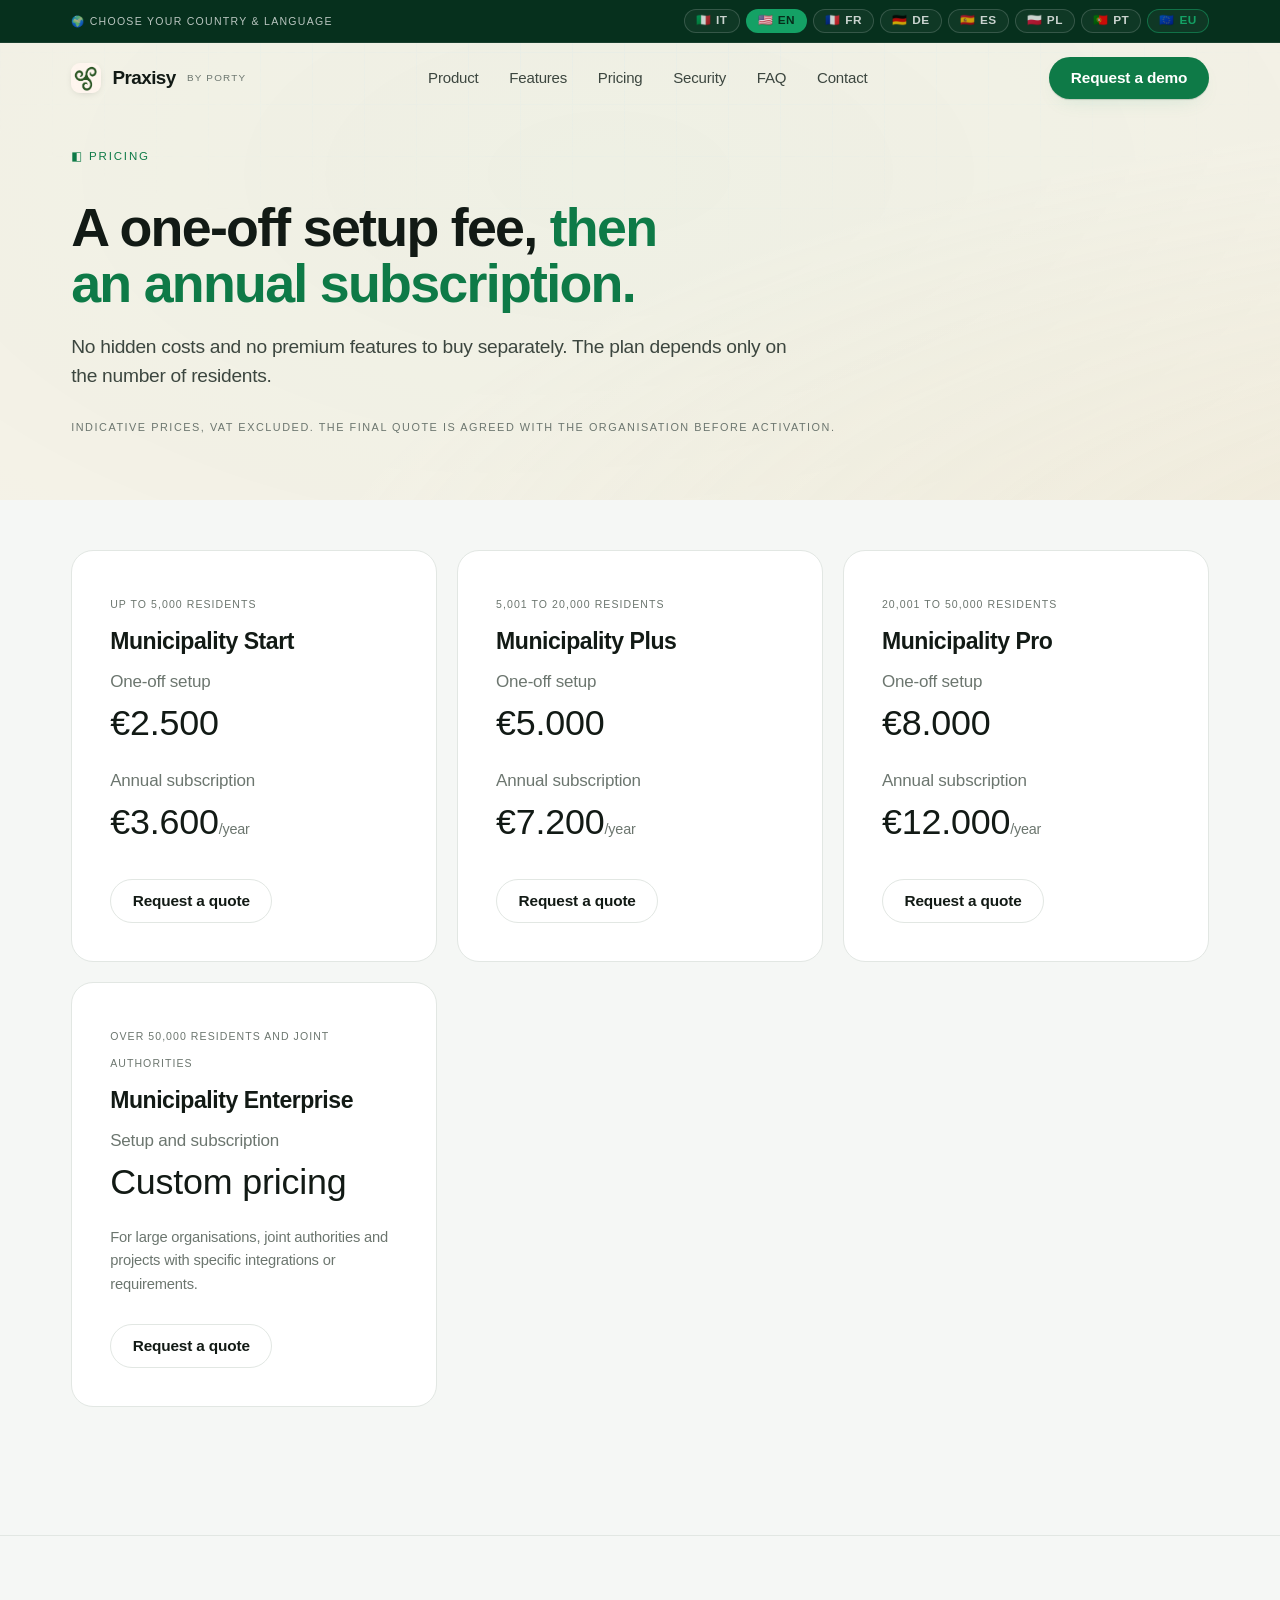
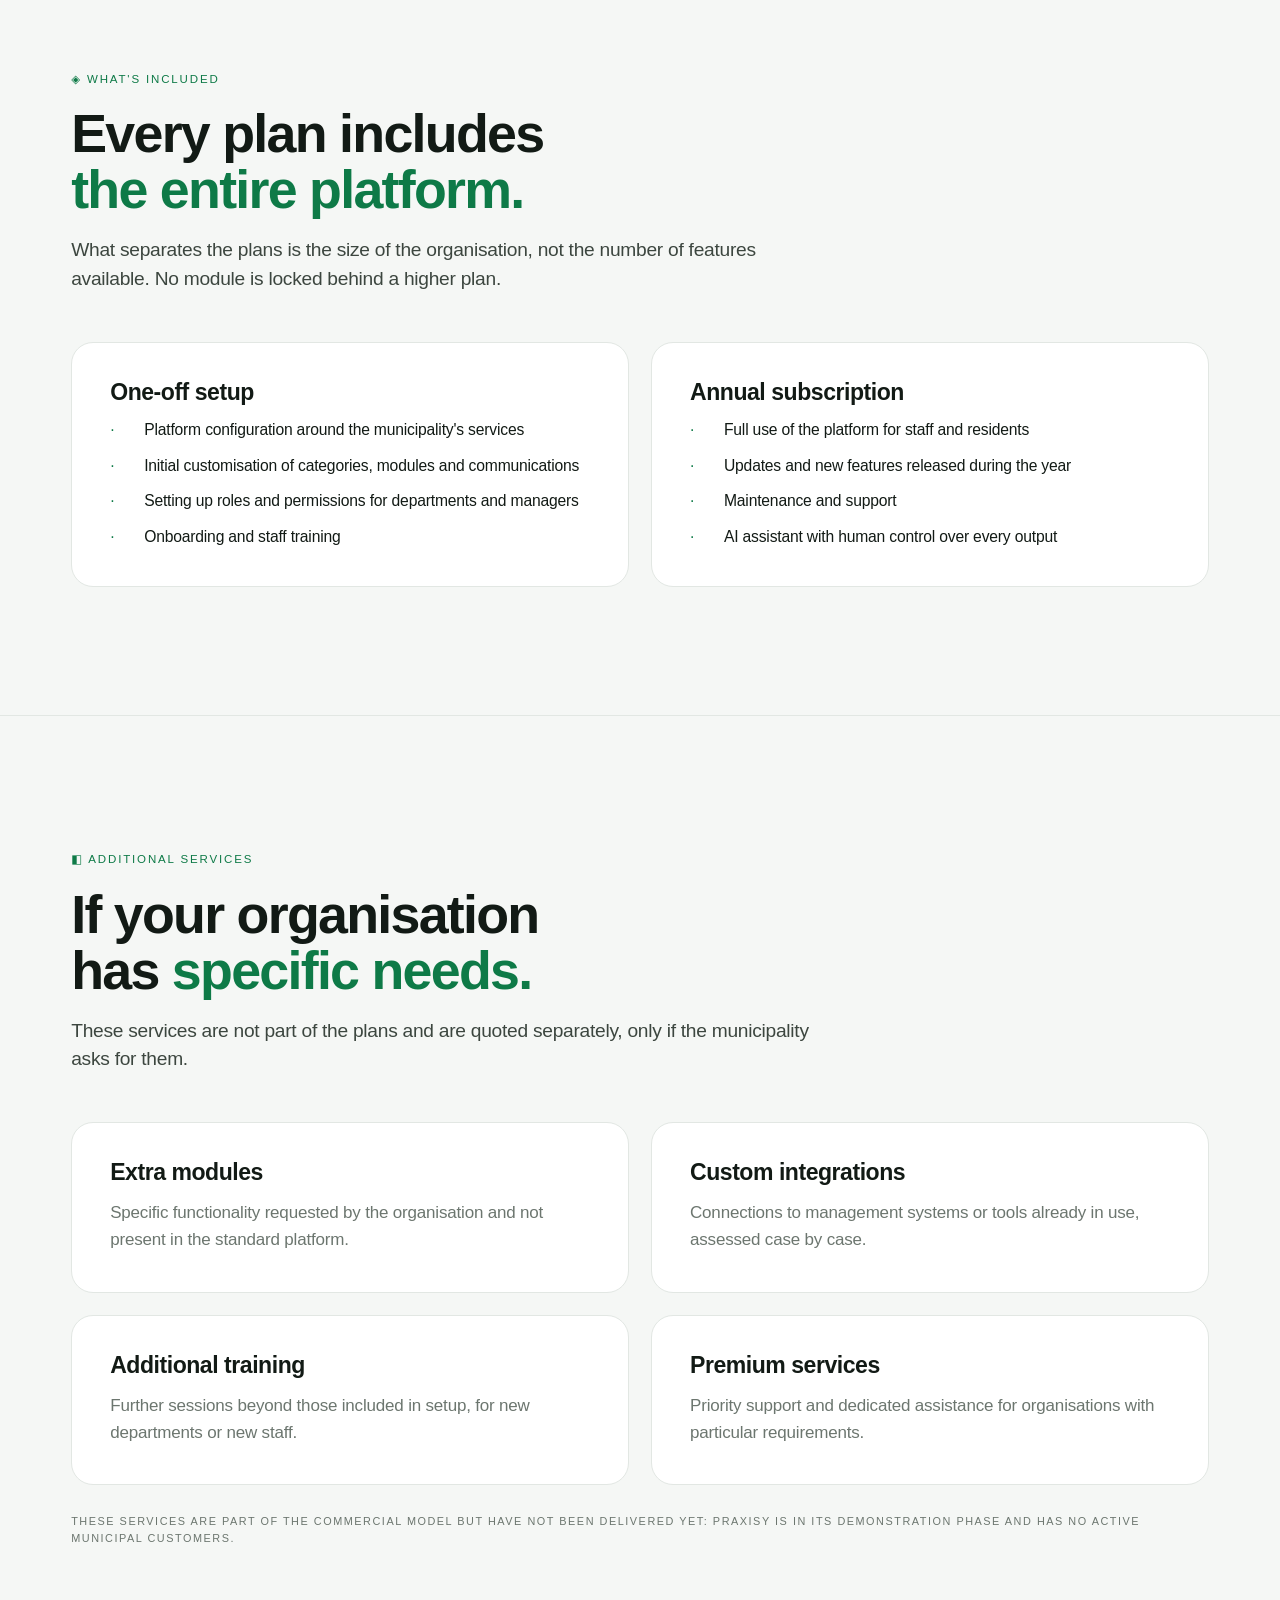
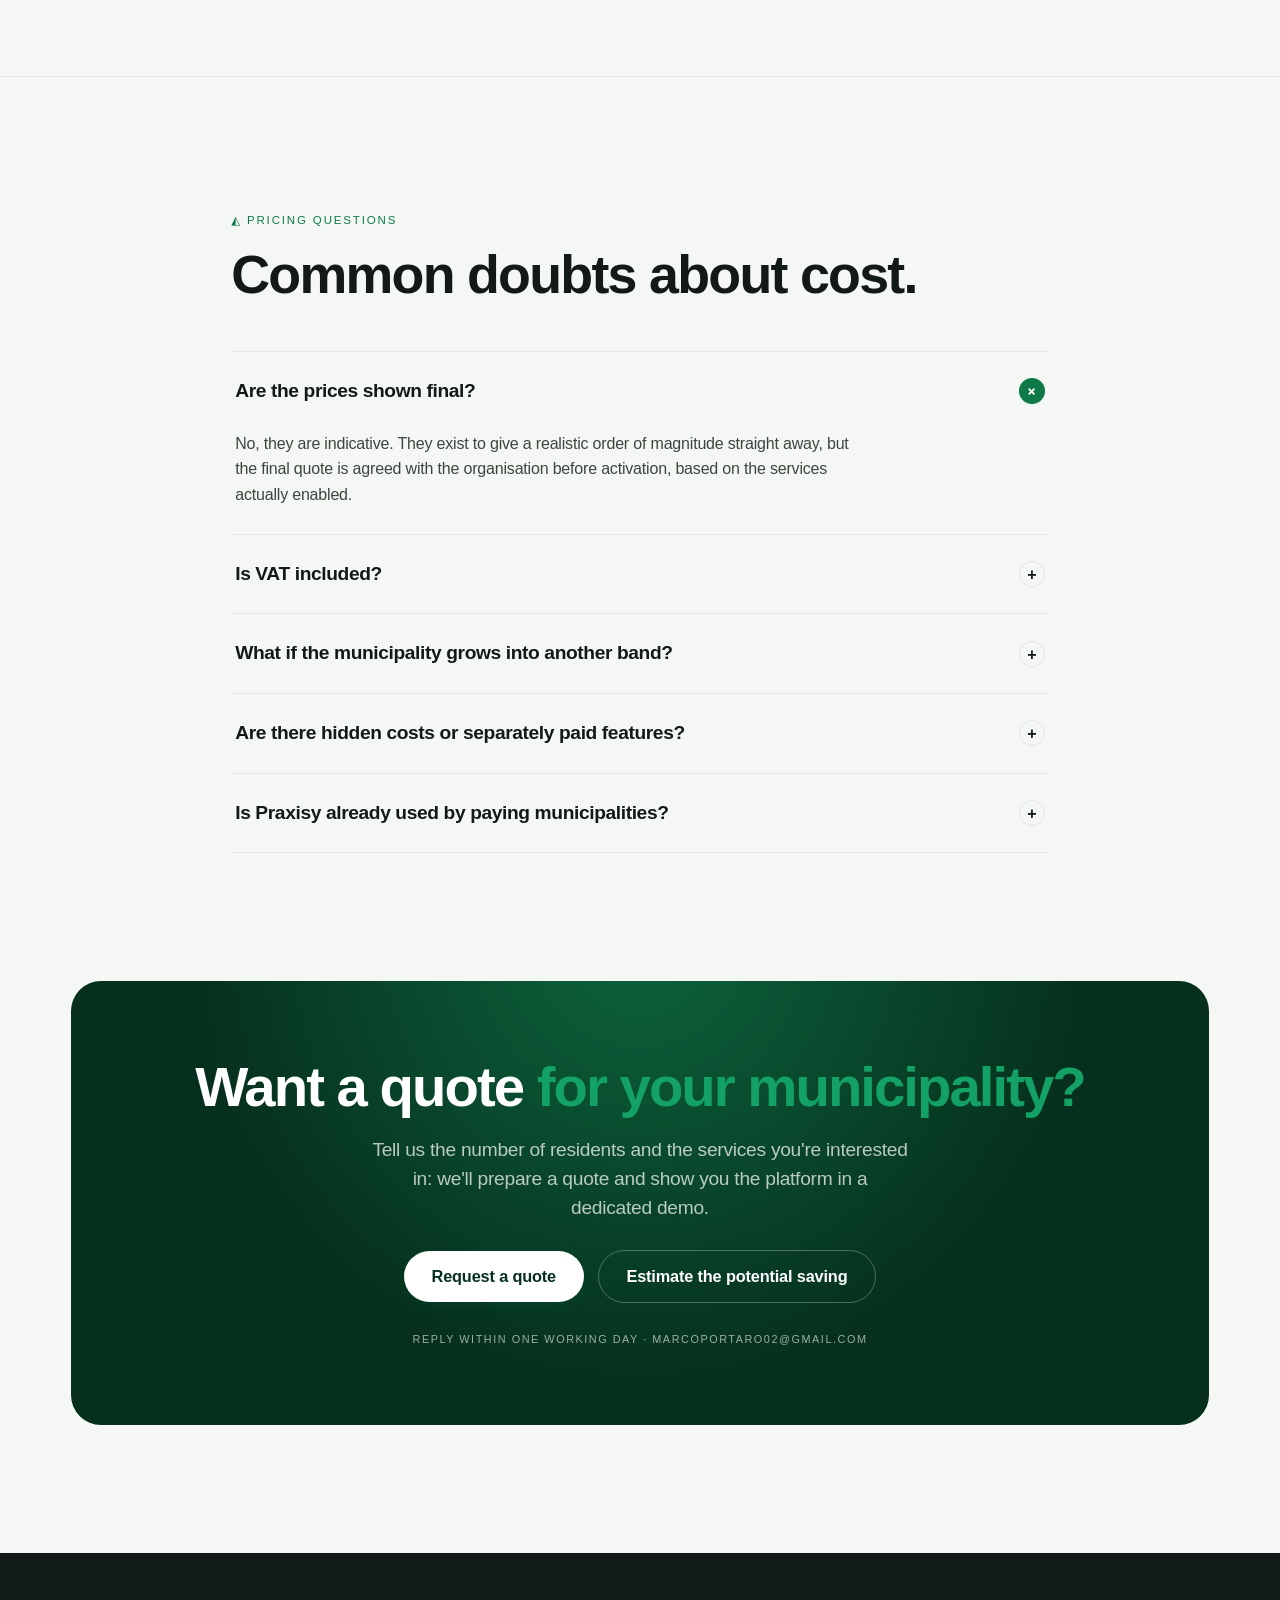
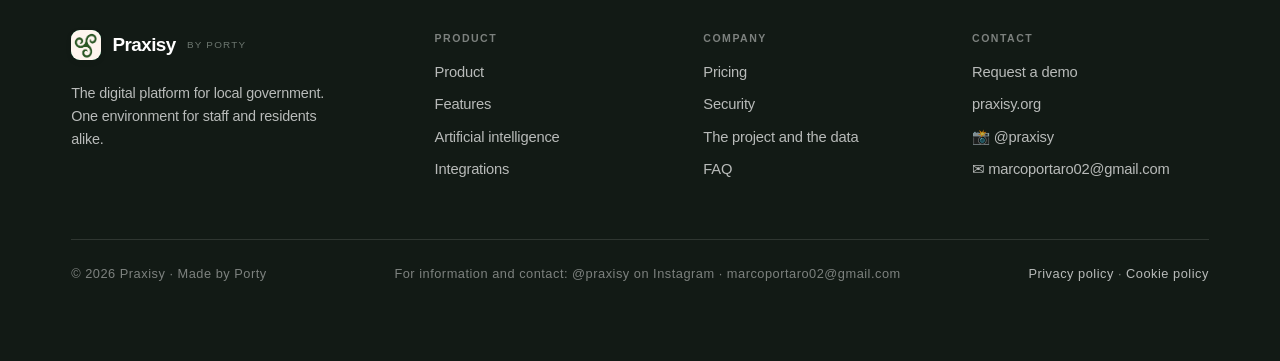
==== pricing.html @ 6a99b8dc "Rebuild the site as a GovTech SaaS product for Italian municipalities Repositions praxisy.info from " ====
<!DOCTYPE html>
<html lang="it">
<head>
<meta charset="UTF-8">
<meta name="viewport" content="width=device-width, initial-scale=1.0">
<title data-i18n="meta.title.pricing">Prezzi Praxisy — attivazione e abbonamento per i Comuni</title>
<meta name="description" content="Quanto costa Praxisy: costo di attivazione una tantum e abbonamento annuale, per fascia di abitanti. Prezzi indicativi, IVA esclusa. Richiedi un preventivo per il tuo Comune.">
<meta name="keywords" content="prezzi software per Comuni, costo piattaforma digitale Comuni, abbonamento software Pubblica Amministrazione, preventivo GovTech">
<link rel="canonical" href="https://praxisy.info/pricing.html">
<meta name="theme-color" content="#06301D">
<link rel="icon" href="favicon.svg" type="image/svg+xml">
<meta property="og:type" content="website">
<meta property="og:site_name" content="Praxisy">
<meta property="og:title" content="Prezzi Praxisy — attivazione e abbonamento per i Comuni">
<meta property="og:description" content="Costo di attivazione una tantum e abbonamento annuale, per fascia di abitanti. Prezzi indicativi, IVA esclusa.">
<meta property="og:url" content="https://praxisy.info/pricing.html">
<meta property="og:image" content="https://praxisy.info/porty-logo.jpeg">
<link rel="stylesheet" href="praxisy.css">
</head>
<body>

<div class="topbar">
  <div class="langbar">
    <div class="wrap langbar-inner">
      <span class="langbar-label" data-i18n="lang.label">🌍 Scegli paese &amp; lingua</span>
      <div class="lang-pills" role="group" aria-label="Language">
        <button class="lang-pill" data-lang="it" aria-label="Italiano">🇮🇹 <b>IT</b></button>
        <button class="lang-pill" data-lang="en" aria-label="English">🇺🇸 <b>EN</b></button>
        <button class="lang-pill" data-lang="fr" aria-label="Français">🇫🇷 <b>FR</b></button>
        <button class="lang-pill" data-lang="de" aria-label="Deutsch">🇩🇪 <b>DE</b></button>
        <button class="lang-pill" data-lang="es" aria-label="Español">🇪🇸 <b>ES</b></button>
        <button class="lang-pill" data-lang="pl" aria-label="Polski">🇵🇱 <b>PL</b></button>
        <button class="lang-pill" data-lang="pt" aria-label="Português">🇵🇹 <b>PT</b></button>
        <button class="lang-pill eu" data-lang="eu" aria-label="English (EU)">🇪🇺 <b>EU</b></button>
      </div>
    </div>
  </div>
  <nav class="nav">
    <div class="wrap nav-inner">
      <a href="index.html" class="brand">
        <span class="mark logo"><img src="porty-logo.jpeg" alt="Praxisy by Porty"></span>
        Praxisy <small>by Porty</small>
      </a>
      <div class="nav-links">
        <a href="index.html#cos-e" class="nl" data-i18n="nav.product">Prodotto</a>
        <a href="index.html#funzionalita" class="nl" data-i18n="nav.features">Funzionalità</a>
        <a href="pricing.html" class="nl" data-i18n="nav.pricing">Prezzi</a>
        <a href="index.html#sicurezza" class="nl" data-i18n="nav.security">Sicurezza</a>
        <a href="index.html#faq" class="nl" data-i18n="nav.faq">FAQ</a>
        <a href="index.html#demo" class="nl" data-i18n="nav.contact">Contatti</a>
      </div>
      <div class="nav-cta">
        <a href="index.html#demo" class="btn btn-primary nav-demo-full" data-i18n="nav.demo">Richiedi una demo</a>
        <a href="index.html#demo" class="btn btn-primary nav-demo-compact" data-i18n="nav.demo.short">Demo</a>
      </div>
      <button class="nav-toggle" id="navToggle" type="button" aria-label="Apri il menu" aria-expanded="false" aria-controls="mobileMenu">
        <span></span><span></span><span></span>
      </button>
    </div>
    <div class="mobile-menu" id="mobileMenu">
      <a href="index.html#cos-e" class="mm-link" data-i18n="nav.product">Prodotto</a>
      <a href="index.html#funzionalita" class="mm-link" data-i18n="nav.features">Funzionalità</a>
      <a href="pricing.html" class="mm-link" data-i18n="nav.pricing">Prezzi</a>
      <a href="index.html#sicurezza" class="mm-link" data-i18n="nav.security">Sicurezza</a>
      <a href="index.html#faq" class="mm-link" data-i18n="nav.faq">FAQ</a>
      <a href="index.html#demo" class="btn btn-primary mm-cta" data-i18n="nav.demo">Richiedi una demo</a>
    </div>
  </nav>
</div>

<header class="hero grid-bg" style="padding-block:clamp(90px,11vw,150px) clamp(40px,5vw,70px)">
  <span class="hero-tricolor" aria-hidden="true"></span>
  <div class="wrap">
    <span class="eyebrow" data-i18n="prc.eyebrow">◧ Prezzi</span>
    <h1 class="h-section mt-s" data-i18n="prc.h">Attivazione una tantum, <em>poi un abbonamento annuale.</em></h1>
    <p class="lead mt-s" style="max-width:68ch" data-i18n="prc.lead">Nessun costo nascosto e nessuna funzione premium da acquistare a parte. Il piano dipende solo dal numero di abitanti del Comune.</p>
    <p class="kicker mt-m" data-i18n="pr.note">Prezzi indicativi, IVA esclusa. Il preventivo definitivo viene concordato con l'ente prima dell'attivazione.</p>
  </div>
</header>

<!-- ── I QUATTRO PIANI ── -->
<section class="section-pad" id="piani" style="padding-top:clamp(30px,4vw,50px)">
  <div class="wrap">
    <div class="price-grid">
      <div class="card price-card reveal">
        <span class="k" data-i18n="pr.1t">Fino a 5.000 abitanti</span>
        <h2 class="h-md mt-s" data-i18n="pr.1n">Comune Start</h2>
        <div class="mt-s"><span class="muted" data-i18n="pr.actLbl">Attivazione una tantum</span><div class="h-lg">€2.500</div></div>
        <div class="mt-s"><span class="muted" data-i18n="pr.subLbl">Abbonamento annuale</span><div class="h-lg">€3.600<span class="muted" style="font-size:.9rem" data-i18n="pr.year">/anno</span></div></div>
        <a href="index.html#demo" class="btn btn-ghost mt-m" data-i18n="pr.cta">Richiedi un preventivo</a>
      </div>
      <div class="card price-card reveal" style="--d:60ms">
        <span class="k" data-i18n="pr.2t">Da 5.001 a 20.000 abitanti</span>
        <h2 class="h-md mt-s" data-i18n="pr.2n">Comune Plus</h2>
        <div class="mt-s"><span class="muted" data-i18n="pr.actLbl">Attivazione una tantum</span><div class="h-lg">€5.000</div></div>
        <div class="mt-s"><span class="muted" data-i18n="pr.subLbl">Abbonamento annuale</span><div class="h-lg">€7.200<span class="muted" style="font-size:.9rem" data-i18n="pr.year">/anno</span></div></div>
        <a href="index.html#demo" class="btn btn-ghost mt-m" data-i18n="pr.cta">Richiedi un preventivo</a>
      </div>
      <div class="card price-card reveal" style="--d:120ms">
        <span class="k" data-i18n="pr.3t">Da 20.001 a 50.000 abitanti</span>
        <h2 class="h-md mt-s" data-i18n="pr.3n">Comune Pro</h2>
        <div class="mt-s"><span class="muted" data-i18n="pr.actLbl">Attivazione una tantum</span><div class="h-lg">€8.000</div></div>
        <div class="mt-s"><span class="muted" data-i18n="pr.subLbl">Abbonamento annuale</span><div class="h-lg">€12.000<span class="muted" style="font-size:.9rem" data-i18n="pr.year">/anno</span></div></div>
        <a href="index.html#demo" class="btn btn-ghost mt-m" data-i18n="pr.cta">Richiedi un preventivo</a>
      </div>
      <div class="card price-card reveal" style="--d:180ms">
        <span class="k" data-i18n="pr.4t">Oltre 50.000 abitanti e Unioni di Comuni</span>
        <h2 class="h-md mt-s" data-i18n="pr.4n">Comune Enterprise</h2>
        <div class="mt-s"><span class="muted" data-i18n="pr.customLbl">Attivazione e abbonamento</span><div class="h-lg" data-i18n="pr.4price">Prezzo personalizzato</div></div>
        <p class="muted mt-s" style="font-size:.92rem" data-i18n="prc.entdesc">Per enti grandi, Unioni di Comuni e progetti con integrazioni o esigenze specifiche.</p>
        <a href="index.html#demo" class="btn btn-ghost mt-m" data-i18n="pr.cta">Richiedi un preventivo</a>
      </div>
    </div>
  </div>
</section>

<hr class="divider">

<!-- ── COSA COMPRENDE ── -->
<section class="section-pad" id="incluso">
  <div class="wrap">
    <div class="sec-head reveal">
      <span class="eyebrow" data-i18n="prc.inc.eyebrow">◈ Cosa è incluso</span>
      <h2 class="h-section" data-i18n="prc.inc.h">Tutti i piani includono <em>l'intera piattaforma.</em></h2>
      <p class="lead" data-i18n="prc.inc.lead">La differenza tra i piani è la dimensione dell'ente, non il numero di funzioni disponibili. Nessun modulo è bloccato dietro un piano superiore.</p>
    </div>
    <div class="grid-2 mt-l">
      <div class="card reveal">
        <h3 class="h-md" data-i18n="pr.actLbl">Attivazione una tantum</h3>
        <div class="pl-list mt-s">
          <div class="pl-li"><span class="g">·</span> <span data-i18n="prc.a.1">Configurazione della piattaforma sui servizi del Comune</span></div>
          <div class="pl-li"><span class="g">·</span> <span data-i18n="prc.a.2">Personalizzazione iniziale di categorie, moduli e comunicazioni</span></div>
          <div class="pl-li"><span class="g">·</span> <span data-i18n="prc.a.3">Creazione di ruoli e permessi per uffici e responsabili</span></div>
          <div class="pl-li"><span class="g">·</span> <span data-i18n="prc.a.4">Onboarding e formazione del personale</span></div>
        </div>
      </div>
      <div class="card reveal" style="--d:120ms">
        <h3 class="h-md" data-i18n="pr.subLbl">Abbonamento annuale</h3>
        <div class="pl-list mt-s">
          <div class="pl-li"><span class="g">·</span> <span data-i18n="prc.s.1">Uso completo della piattaforma per uffici e cittadini</span></div>
          <div class="pl-li"><span class="g">·</span> <span data-i18n="prc.s.2">Aggiornamenti e nuove funzionalità rilasciate durante l'anno</span></div>
          <div class="pl-li"><span class="g">·</span> <span data-i18n="prc.s.3">Manutenzione e assistenza</span></div>
          <div class="pl-li"><span class="g">·</span> <span data-i18n="prc.s.4">Assistente AI con controllo umano su ogni output</span></div>
        </div>
      </div>
    </div>
  </div>
</section>

<hr class="divider">

<!-- ── SERVIZI EXTRA ── -->
<section class="section-pad" id="extra">
  <div class="wrap">
    <div class="sec-head reveal">
      <span class="eyebrow" data-i18n="prc.ex.eyebrow">◧ Servizi aggiuntivi</span>
      <h2 class="h-section" data-i18n="prc.ex.h">Se il tuo ente ha <em>esigenze specifiche.</em></h2>
      <p class="lead" data-i18n="prc.ex.lead">Questi servizi non sono compresi nei piani e vengono quotati a parte, solo se il Comune li richiede.</p>
    </div>
    <div class="grid-2 mt-l modules-grid">
      <div class="card reveal"><h3 class="h-md" data-i18n="prc.ex.1h">Moduli extra</h3><p class="muted mt-s" data-i18n="prc.ex.1p">Funzionalità specifiche richieste dall'ente e non presenti nella piattaforma standard.</p></div>
      <div class="card reveal" style="--d:60ms"><h3 class="h-md" data-i18n="prc.ex.2h">Integrazioni personalizzate</h3><p class="muted mt-s" data-i18n="prc.ex.2p">Collegamenti con gestionali o sistemi già in uso nel Comune, valutati caso per caso.</p></div>
      <div class="card reveal" style="--d:120ms"><h3 class="h-md" data-i18n="prc.ex.3h">Formazione aggiuntiva</h3><p class="muted mt-s" data-i18n="prc.ex.3p">Sessioni ulteriori oltre a quelle comprese nell'attivazione, per nuovi uffici o nuovo personale.</p></div>
      <div class="card reveal" style="--d:180ms"><h3 class="h-md" data-i18n="prc.ex.4h">Servizi premium</h3><p class="muted mt-s" data-i18n="prc.ex.4p">Supporto prioritario e affiancamento dedicato per enti con esigenze particolari.</p></div>
    </div>
    <p class="kicker mt-m" data-i18n="prc.ex.note">Questi servizi sono previsti nel modello commerciale ma non sono ancora stati erogati: Praxisy è in fase dimostrativa e non ha ancora Comuni clienti attivi.</p>
  </div>
</section>

<hr class="divider">

<!-- ── FAQ PREZZI ── -->
<section class="section-pad" id="faq-prezzi">
  <div class="wrap wrap-narrow">
    <div class="sec-head reveal">
      <span class="eyebrow" data-i18n="prc.faq.eyebrow">◭ Domande sui prezzi</span>
      <h2 class="h-section" data-i18n="prc.faq.h">Dubbi frequenti sul costo.</h2>
    </div>
    <div class="faq mt-l reveal">
      <details open>
        <summary><span data-i18n="prc.q1">I prezzi indicati sono definitivi?</span><span class="pm">+</span></summary>
        <p class="ans" data-i18n="prc.a1">No, sono prezzi indicativi. Servono a dare subito un ordine di grandezza reale, ma il preventivo definitivo viene concordato con l'ente prima dell'attivazione, sulla base dei servizi effettivamente attivati.</p>
      </details>
      <details>
        <summary><span data-i18n="prc.q2">L'IVA è compresa?</span><span class="pm">+</span></summary>
        <p class="ans" data-i18n="prc.a2">No. Tutti gli importi indicati sono al netto dell'IVA, come da prassi per i preventivi rivolti alla Pubblica Amministrazione.</p>
      </details>
      <details>
        <summary><span data-i18n="prc.q3">Cosa succede se il Comune cresce e cambia fascia?</span><span class="pm">+</span></summary>
        <p class="ans" data-i18n="prc.a3">Il piano si adegua al rinnovo annuale successivo. Il costo di attivazione non viene richiesto una seconda volta: si paga solo una volta, all'avvio.</p>
      </details>
      <details>
        <summary><span data-i18n="prc.q4">Ci sono costi nascosti o funzioni a pagamento separate?</span><span class="pm">+</span></summary>
        <p class="ans" data-i18n="prc.a4">No. Tutte le funzionalità della piattaforma sono comprese nell'abbonamento. Vengono quotati a parte solo i servizi aggiuntivi elencati sopra, e soltanto se l'ente li richiede espressamente.</p>
      </details>
      <details>
        <summary><span data-i18n="prc.q5">Praxisy è già utilizzata da Comuni paganti?</span><span class="pm">+</span></summary>
        <p class="ans" data-i18n="prc.a5">No, non ancora. Praxisy è in fase dimostrativa e sta cercando i primi Comuni pilota. Preferiamo dirlo apertamente in una pagina di prezzi, invece di lasciarlo intendere altrove.</p>
      </details>
    </div>
  </div>
</section>

<!-- ── CTA ── -->
<section class="section-pad" style="padding-top:0">
  <div class="wrap">
    <div class="cta-band reveal">
      <h2 data-i18n="prc.cta.h">Vuoi un preventivo <em>per il tuo Comune?</em></h2>
      <p class="lead" data-i18n="prc.cta.p">Indicaci il numero di abitanti e i servizi che vi interessano: prepariamo un preventivo e ti mostriamo la piattaforma in una demo dedicata.</p>
      <div class="hero-cta mt-m">
        <a href="index.html#demo" class="btn btn-primary btn-lg" data-i18n="pr.cta">Richiedi un preventivo</a>
        <a href="index.html#risparmio" class="btn btn-ghost btn-lg" data-i18n="prc.cta.b2">Calcola il risparmio potenziale</a>
      </div>
      <p class="kicker mt-m" style="color:rgba(255,255,255,.6)" data-i18n="cta.note">Risposta entro un giorno lavorativo · marcoportaro02@gmail.com</p>
    </div>
  </div>
</section>

<!-- ── FOOTER ── -->
<footer class="foot">
  <div class="wrap">
    <div class="foot-top">
      <div>
        <a href="index.html" class="brand">
          <span class="mark logo"><img src="porty-logo.jpeg" alt="Praxisy by Porty"></span>
          Praxisy <small>by Porty</small>
        </a>
        <p class="mt-s" style="max-width:34ch;font-size:.9rem" data-i18n="foot.tag">La piattaforma digitale dei Comuni italiani. Un unico ambiente per uffici e cittadini.</p>
      </div>
      <div class="col">
        <h6 data-i18n="foot.col1">Prodotto</h6>
        <a href="index.html#cos-e" data-i18n="nav.product">Prodotto</a>
        <a href="index.html#funzionalita" data-i18n="nav.features">Funzionalità</a>
        <a href="index.html#ai" data-i18n="foot.ai">Intelligenza artificiale</a>
        <a href="index.html#integrazioni" data-i18n="foot.int">Integrazioni</a>
      </div>
      <div class="col">
        <h6 data-i18n="foot.col2">Azienda</h6>
        <a href="pricing.html" data-i18n="nav.pricing">Prezzi</a>
        <a href="index.html#sicurezza" data-i18n="nav.security">Sicurezza</a>
        <a href="progetto.html" data-i18n="foot.progetto">Il progetto e i dati</a>
        <a href="index.html#faq" data-i18n="nav.faq">FAQ</a>
      </div>
      <div class="col">
        <h6 data-i18n="foot.col3">Contatti</h6>
        <a href="index.html#demo" data-i18n="nav.demo">Richiedi una demo</a>
        <a href="https://praxisy.org" target="_blank">praxisy.org</a>
        <a href="https://instagram.com/praxisy" target="_blank">📸 @praxisy</a>
        <a href="mailto:marcoportaro02@gmail.com">✉ marcoportaro02@gmail.com</a>
      </div>
    </div>
    <div class="foot-bot">
      <span data-i18n="foot.copy">© <span data-year>2026</span> Praxisy · Made by Porty</span>
      <span data-i18n="foot.contact">Per informazioni e contatti: @praxisy su Instagram · marcoportaro02@gmail.com</span>
      <span><a href="privacy.html" data-i18n="foot.privacy">Privacy policy</a> · <a href="cookie.html" data-i18n="foot.cookie">Cookie policy</a></span>
    </div>
  </div>
</footer>

<script src="i18n-fr.js"></script>
<script src="i18n-en.js"></script>
<script src="i18n-de.js"></script>
<script src="i18n-es.js"></script>
<script src="i18n-eu.js"></script>
<script src="i18n-pl.js"></script>
<script src="i18n-pt.js"></script>
<script src="i18n.js"></script>
<script src="praxisy.js" defer></script>
</body>
</html>
---- praxisy.css ----
/* ============================================================
   PRAXISY — Design System
   Istituzionale, luminoso, svizzero-moderno. Verde di accento.
   ============================================================ */

:root {
  /* Surfaces */
  --bg:        #F5F7F5;
  --surface:   #FFFFFF;
  --surface-2: #FAFBFA;
  --ink-on-green: #FFFFFF;

  /* Ink */
  --ink:   #121A15;
  --ink-2: #3C463F;
  --ink-3: #6C766F;
  --ink-4: #9AA29C;

  /* Lines */
  --line:   #E2E7E3;
  --line-2: #ECF0ED;

  /* Green system */
  --green:        #0E7A47;
  --green-700:    #0A5C36;
  --green-900:    #06301D;
  --green-bright: #14A165;
  --green-tint:   #E9F4EE;
  --green-tint-2: #F1F8F3;
  --green-glow:   rgba(20,161,101,0.16);

  /* Functional */
  --neg:      #B0492F;
  --neg-tint: #FBEEEA;
  --warn:     #9A6B12;

  /* Type — a single typeface site-wide; --mono kept as an alias so
     existing rules that reference it (labels, kickers, table headers)
     don't need to be touched one by one. */
  --sans: "Helvetica Neue", Helvetica, Arial, "Segoe UI", system-ui, sans-serif;
  --mono: var(--sans);

  /* Geometry */
  --r-sm: 8px;
  --r:    14px;
  --r-lg: 22px;
  --r-xl: 30px;

  /* Layout */
  --maxw: 1240px;
  --gutter: clamp(20px, 4vw, 64px);

  /* Motion */
  --ease: cubic-bezier(.22,.68,.16,1);
}

/* ---------- Reset ---------- */
*, *::before, *::after { box-sizing: border-box; margin: 0; padding: 0; }
html { -webkit-text-size-adjust: 100%; scroll-behavior: smooth; }
@media (prefers-reduced-motion: reduce) { html { scroll-behavior: auto; } }
body {
  font-family: var(--sans);
  background: var(--bg);
  color: var(--ink);
  line-height: 1.6;
  font-size: 17px;
  letter-spacing: -0.011em;
  -webkit-font-smoothing: antialiased;
  text-rendering: optimizeLegibility;
  overflow-x: hidden;
  overflow-wrap: break-word;
}
img, svg { display: block; max-width: 100%; }
a { color: inherit; text-decoration: none; }
button { font: inherit; color: inherit; cursor: pointer; background: none; border: none; }
::selection { background: var(--green); color: #fff; }

/* Anchor targets must clear the fixed topbar (height set live by praxisy.js) */
:root { --topbar-h: 132px; }
section[id] { scroll-margin-top: var(--topbar-h); }

/* Content that only makes sense for the Italy/Europe narrative is hidden on the
   US-facing (EN) version of the site — i18n.js stamps body[data-lang]. */
body[data-lang="en"] .us-hide { display: none !important; }
body[data-lang="en"] .cost-case-grid { grid-template-columns: 1fr; max-width: 480px; margin-inline: auto; }

/* Country-specific problem-statement boxes: each language shows only its own. */
[data-lang-only] { display: none; }
body[data-lang="en"] [data-lang-only="en"],
body[data-lang="fr"] [data-lang-only="fr"],
body[data-lang="de"] [data-lang-only="de"],
body[data-lang="es"] [data-lang-only="es"],
body[data-lang="pl"] [data-lang-only="pl"],
body[data-lang="pt"] [data-lang-only="pt"],
body[data-lang="eu"] [data-lang-only="eu"] { display: block; }

/* Grid items default to a content-based automatic minimum size, which can force
   an entire grid track (and every sibling in it) wider than the viewport when one
   child holds an unbreakable run of text. Letting items shrink below that fixes it. */
.hero-grid > *, .grid-2 > *, .grid-3 > *, .feat > *, .founder-grid > *,
.modules-grid > *, .moat-grid > *, .bigstats > *, .phase > *, .road > .phase,
.stats > *, .foot-top > * {
  min-width: 0;
}

/* ---------- Layout ---------- */
.wrap { width: 100%; max-width: var(--maxw); margin-inline: auto; padding-inline: var(--gutter); }
.wrap-narrow { max-width: 920px; }
section { position: relative; }
.section-pad { padding-block: clamp(72px, 10vw, 150px); }
.divider { border: 0; border-top: 1px solid var(--line); }

/* ---------- Type ---------- */
.display {
  font-size: clamp(2.7rem, 6.2vw, 5.3rem);
  line-height: 0.98;
  letter-spacing: -0.035em;
  font-weight: 700;
}
h1, h2, h3 { font-weight: 700; letter-spacing: -0.028em; line-height: 1.04; text-wrap: balance; }
.h-section { font-size: clamp(2rem, 4.2vw, 3.5rem); letter-spacing: -0.032em; }
.h-lg { font-size: clamp(1.6rem, 2.8vw, 2.4rem); }
.h-md { font-size: clamp(1.25rem, 1.8vw, 1.6rem); letter-spacing: -0.02em; }
.lead {
  font-size: clamp(1.1rem, 1.5vw, 1.4rem);
  line-height: 1.5; color: var(--ink-2);
  letter-spacing: -0.014em; font-weight: 400; text-wrap: pretty;
}
.muted { color: var(--ink-3); }
.green-text { color: var(--green); }
em { font-style: normal; color: var(--green); }
strong { font-weight: 600; color: var(--ink); }

/* Eyebrow / mono label */
.eyebrow {
  font-family: var(--mono);
  font-size: 0.72rem;
  letter-spacing: 0.16em;
  text-transform: uppercase;
  color: var(--green);
  font-weight: 500;
  display: inline-flex; align-items: center; gap: 0.55em;
}
.eyebrow.on-dark { color: var(--green-bright); }
.mono { font-family: var(--mono); }
.kicker {
  font-family: var(--mono); font-size: 0.68rem; letter-spacing: 0.14em;
  text-transform: uppercase; color: var(--ink-3);
}

/* ---------- Buttons ---------- */
.btn {
  display: inline-flex; align-items: center; gap: 0.55em;
  font-weight: 600; font-size: 0.96rem; letter-spacing: -0.01em;
  padding: 0.85em 1.4em; border-radius: 100px;
  transition: transform .35s var(--ease), background .25s, box-shadow .35s var(--ease), color .25s;
  white-space: nowrap; line-height: 1;
}
.btn:active { transform: translateY(1px) scale(.99); }
/* A long translated label (DE/FR run longer than IT/EN) can exceed a narrow
   viewport's width as a single unbreakable line. Wrapping beats overflowing. */
@media (max-width: 480px) { .btn { white-space: normal; text-align: center; } }
.btn-primary {
  background: var(--green); color: #fff;
  box-shadow: 0 1px 1px rgba(6,48,29,.18), 0 8px 22px -10px var(--green-glow);
}
.btn-primary:hover { background: var(--green-700); transform: translateY(-2px); box-shadow: 0 14px 30px -12px rgba(14,122,71,.5); }
.btn-ghost { background: var(--surface); color: var(--ink); border: 1px solid var(--line); }
.btn-ghost:hover { border-color: var(--ink-3); transform: translateY(-2px); }
.btn-dark { background: var(--ink); color: #fff; }
.btn-dark:hover { background: #000; transform: translateY(-2px); }
.btn-lg { font-size: 1.02rem; padding: 1.05em 1.7em; }

/* ---------- Top bar (language + nav) ---------- */
.topbar { position: fixed; inset: 0 0 auto 0; z-index: 100; }

/* ---------- Language / country bar ---------- */
.langbar { background: var(--green-900); color: #fff; border-bottom: 1px solid rgba(255,255,255,.08); }
.langbar-inner { display: flex; align-items: center; justify-content: space-between; gap: 16px; min-height: 42px; padding-block: 6px; }
.langbar-label { font-family: var(--mono); font-size: 0.66rem; letter-spacing: .12em; text-transform: uppercase; color: rgba(255,255,255,.72); white-space: nowrap; }
.lang-pills { display: flex; flex-wrap: wrap; gap: 6px; }
.lang-pill {
  display: inline-flex; align-items: center; gap: 0.4em;
  font-family: var(--mono); font-size: 0.74rem; letter-spacing: .04em;
  color: rgba(255,255,255,.78); padding: 5px 11px; border-radius: 100px;
  border: 1px solid rgba(255,255,255,.16); background: rgba(255,255,255,.04);
  transition: background .25s var(--ease), color .25s, border-color .25s, transform .25s var(--ease);
  line-height: 1;
}
.lang-pill b { font-weight: 600; }
.lang-pill:hover { background: rgba(255,255,255,.12); color: #fff; border-color: rgba(255,255,255,.35); transform: translateY(-1px); }
.lang-pill.active { background: var(--green-bright); color: #062c1a; border-color: transparent; font-weight: 600; }
.lang-pill.eu { border-color: rgba(20,161,101,.55); color: var(--green-bright); }
.lang-pill.eu.active { color: #062c1a; }
@media (max-width: 680px) {
  .langbar-label { display: none; }
  .langbar-inner { justify-content: center; }
  .lang-pills { justify-content: center; }
  .lang-pill { padding: 5px 9px; font-size: 0.72rem; }
}

/* Language switch fade */
[data-i18n] { transition: opacity .18s ease; }
.lang-switching [data-i18n] { opacity: 0; }

/* ---------- Nav ---------- */
.nav {
  position: relative; z-index: 1;
  transition: background .4s var(--ease), border-color .4s, backdrop-filter .4s;
  border-bottom: 1px solid transparent;
}
.nav.scrolled {
  background: rgba(245,247,245,0.82);
  backdrop-filter: saturate(1.4) blur(14px);
  -webkit-backdrop-filter: saturate(1.4) blur(14px);
  border-bottom-color: var(--line);
}
.nav-inner { display: flex; align-items: center; justify-content: space-between; height: 70px; }
.brand { display: inline-flex; align-items: center; gap: 0.6em; font-weight: 700; letter-spacing: -0.03em; font-size: 1.18rem; }
.brand .mark {
  display: grid; place-items: center; width: 30px; height: 30px; border-radius: 9px;
  background: var(--green); color: #fff; font-size: 0.92rem;
  box-shadow: 0 4px 12px -4px var(--green-glow);
}
.brand .mark.logo { background: #F5EFE2; overflow: hidden; box-shadow: 0 2px 8px -4px rgba(18,26,21,.25); }
.brand .mark.logo img { width: 100%; height: 100%; object-fit: cover; }

/* Brand lockup (founder) */
.brand-lockup { display: flex; align-items: center; gap: 16px; padding: 20px; border: 1px solid var(--line); border-radius: var(--r-lg); background: var(--surface); }
.brand-lockup .logo-tile { width: 72px; height: 72px; border-radius: 18px; background: #F5EFE2; overflow: hidden; flex: none; box-shadow: 0 8px 20px -10px rgba(18,26,21,.3); }
.brand-lockup .logo-tile img { width: 100%; height: 100%; object-fit: cover; }
.brand-lockup h4 { font-size: 1.2rem; letter-spacing: -0.03em; }
.brand-lockup .k { font-family: var(--mono); font-size: 0.64rem; letter-spacing: .12em; text-transform: uppercase; color: var(--ink-3); margin-top: 4px; }

/* Project / press cards */
.proj-media { aspect-ratio: 16/10; border-radius: var(--r) var(--r) 0 0; overflow: hidden; background:
  repeating-linear-gradient(135deg, var(--green-tint-2) 0 16px, var(--surface) 16px 32px);
  display: grid; place-items: center; }
.proj-media .logo-emblem { width: 96px; height: 96px; border-radius: 24px; background: #F5EFE2; overflow: hidden; box-shadow: 0 14px 30px -14px rgba(18,26,21,.35); }
.proj-media .logo-emblem img { width: 100%; height: 100%; object-fit: cover; }
.press-card { display: block; border: 1px solid var(--line); border-radius: var(--r); background: var(--surface); padding: 22px; transition: transform .35s var(--ease), box-shadow .35s var(--ease), border-color .25s; }
.press-card:hover { transform: translateY(-4px); box-shadow: 0 22px 44px -28px rgba(18,26,21,.3); }
.press-card .src-tag { font-family: var(--mono); font-size: 0.64rem; letter-spacing: .1em; text-transform: uppercase; color: var(--green); }
.press-card h5 { font-size: 1.04rem; letter-spacing: -0.02em; margin: 10px 0 8px; line-height: 1.25; }
.press-card p { font-size: 0.88rem; color: var(--ink-3); line-height: 1.5; }
.press-card .read { display: inline-flex; align-items: center; gap: .4em; margin-top: 14px; font-size: 0.84rem; font-weight: 600; color: var(--green-700); }
.brand small { font-family: var(--mono); font-weight: 400; font-size: 0.62rem; letter-spacing: 0.12em; color: var(--ink-3); text-transform: uppercase; }

/* Founder intro quote */
.founder-intro { border-left: 3px solid var(--green); padding: 2px 0 2px 22px; margin-bottom: 22px;
  font-size: clamp(1.06rem, 1.4vw, 1.3rem); line-height: 1.5; color: var(--ink-2); letter-spacing: -0.012em; text-wrap: pretty; }
.founder-intro strong { color: var(--green); font-weight: 600; }

/* Philosophy banner */
.philosophy { background: var(--green-900); color: #fff; border-radius: var(--r-lg);
  padding: clamp(40px, 6vw, 76px) clamp(24px, 4vw, 56px); text-align: center; }
.philosophy .eyebrow { color: var(--green-bright); justify-content: center; }
.philosophy .big { color: #fff; margin-top: 16px; }
.philosophy .big em { color: var(--green-bright); }
.philosophy .tr { margin-top: 12px; font-family: var(--mono); font-size: 0.82rem; letter-spacing: .04em; color: rgba(255,255,255,.62); }
.philosophy .why { margin-top: 26px; max-width: 60ch; margin-inline: auto; color: rgba(255,255,255,.84); }

/* Porty Clothes — other project */
.proj-lockup { display: flex; align-items: center; gap: 16px; }
.proj-lockup .em { width: 60px; height: 60px; border-radius: 16px; overflow: hidden; flex: none;
  background: #F5EFE2; box-shadow: 0 12px 26px -14px rgba(18,26,21,.4); }
.proj-lockup .em img { width: 100%; height: 100%; object-fit: cover; }
.proj-lockup h3 { font-size: 1.5rem; letter-spacing: -0.03em; }
.nav-links { display: flex; align-items: center; gap: clamp(18px, 2.4vw, 38px); }
.nav-links a.nl {
  font-size: 0.94rem; font-weight: 500; color: var(--ink-2); position: relative; padding: 4px 0;
  transition: color .2s;
}
.nav-links a.nl::after {
  content: ""; position: absolute; left: 0; right: 0; bottom: -2px; height: 1.5px;
  background: var(--green); transform: scaleX(0); transform-origin: left; transition: transform .35s var(--ease);
}
.nav-links a.nl:hover { color: var(--ink); }
.nav-links a.nl:hover::after, .nav-links a.nl.active::after { transform: scaleX(1); }
.nav-links a.nl.active { color: var(--ink); }
.nav-cta { display: inline-flex; align-items: center; gap: 1.2rem; }

/* ---------- Mobile nav toggle + drawer ---------- */
.nav-toggle {
  display: none; flex: none; width: 40px; height: 40px; border-radius: 10px;
  align-items: center; justify-content: center; flex-direction: column; gap: 5px;
  border: 1px solid var(--line);
}
.nav-toggle span { display: block; width: 18px; height: 2px; background: var(--ink); border-radius: 2px; transition: transform .25s var(--ease), opacity .25s var(--ease); }
.nav-toggle[aria-expanded="true"] span:nth-child(1) { transform: translateY(7px) rotate(45deg); }
.nav-toggle[aria-expanded="true"] span:nth-child(2) { opacity: 0; }
.nav-toggle[aria-expanded="true"] span:nth-child(3) { transform: translateY(-7px) rotate(-45deg); }

.mobile-menu {
  display: none; flex-direction: column; gap: 2px; padding: 10px var(--gutter) 20px;
  background: var(--surface); border-top: 1px solid var(--line); border-bottom: 1px solid var(--line);
  max-height: calc(100vh - 70px); overflow-y: auto;
}
.mobile-menu.open { display: flex; }
.mm-link { padding: 13px 4px; font-size: 1rem; font-weight: 500; color: var(--ink-2); border-bottom: 1px solid var(--line-2); }
.mm-link:hover, .mm-link:active { color: var(--green-700); }
.mm-cta { margin-top: 14px; justify-content: center; }

@media (max-width: 860px) {
  .nav-links { display: none; }
  .nav-cta .btn-ghost { display: none; }
  .nav-toggle { display: flex; }
}
.nav-demo-compact { display: none; }
@media (max-width: 420px) {
  .nav-inner { gap: 8px; }
  .brand small { display: none; }
  .nav-demo-full { display: none; }
  .nav-demo-compact { display: inline-flex; padding: 0.7em 1em; font-size: 0.86rem; flex: none; }
}

/* ---------- Hero ---------- */
.hero { padding-top: clamp(120px, 16vh, 180px); padding-bottom: clamp(60px, 8vw, 110px); overflow: hidden; position: relative; background: #F8F3E9; }
.hero.grid-bg > .hero-tricolor {
  position: absolute; top: 0; left: 0; right: 0; height: 3px; z-index: 2;
  background: linear-gradient(90deg, #009246 0%, #009246 33%, #F1F2F1 33%, #F1F2F1 66%, #CE2B37 66%, #CE2B37 100%);
  opacity: .85;
}
.hero::after {
  content: ""; position: absolute; inset: -10% -10% auto -10%; height: 140%; z-index: 0; pointer-events: none;
  background: radial-gradient(ellipse at 30% 20%, rgba(20,161,101,.07), transparent 60%), radial-gradient(ellipse at 80% 60%, rgba(217,196,152,.35), transparent 55%);
  background-size: 160% 160%; opacity: .6;
  animation: heroDrift 24s ease-in-out infinite alternate;
}
@keyframes heroDrift { 0% { background-position: 0% 0%, 100% 100%; } 100% { background-position: 20% 10%, 80% 90%; } }
@media (prefers-reduced-motion: reduce) { .hero::after { animation: none; } }
.hero-grid { display: grid; grid-template-columns: 1.05fr 0.95fr; gap: clamp(36px, 5vw, 80px); align-items: center; }
@media (max-width: 940px) { .hero-grid { grid-template-columns: 1fr; gap: 48px; } }
.badge {
  display: inline-flex; align-items: center; gap: 0.6em;
  font-family: var(--mono); font-size: 0.72rem; letter-spacing: 0.08em;
  padding: 0.5em 0.9em; border: 1px solid var(--line); border-radius: 100px;
  background: var(--surface); color: var(--ink-2); white-space: normal; max-width: 100%;
}
.badge .dot { flex: none; width: 7px; height: 7px; border-radius: 50%; background: var(--green-bright); box-shadow: 0 0 0 0 var(--green-glow); animation: pulse 2.4s infinite; }
@keyframes pulse { 0% { box-shadow: 0 0 0 0 rgba(20,161,101,.4);} 70%{ box-shadow: 0 0 0 8px rgba(20,161,101,0);} 100%{ box-shadow: 0 0 0 0 rgba(20,161,101,0);} }
.hero h1 { margin-top: 0.6em; }
.hero .lead { margin-top: 1.1em; max-width: 30ch; }
.hero-cta { display: flex; flex-wrap: wrap; gap: 14px; margin-top: 2em; align-items: center; }
.hero-note { margin-top: 1.1em; font-size: 0.85rem; color: var(--ink-3); max-width: 46ch; }

/* Background grid texture */
.grid-bg::before {
  content: ""; position: absolute; inset: 0; z-index: 0; pointer-events: none;
  background-image: linear-gradient(var(--line-2) 1px, transparent 1px), linear-gradient(90deg, var(--line-2) 1px, transparent 1px);
  background-size: 52px 52px;
  -webkit-mask-image: radial-gradient(ellipse 80% 70% at 50% 0%, #000 0%, transparent 75%);
  mask-image: radial-gradient(ellipse 80% 70% at 50% 0%, #000 0%, transparent 75%);
  opacity: .7;
}
.grid-bg > * { position: relative; z-index: 1; }

/* ---------- Dashboard mockup ---------- */
.mock {
  background: var(--surface); border: 1px solid var(--line); border-radius: var(--r-lg);
  box-shadow: 0 1px 1px rgba(18,26,21,.03), 0 30px 60px -36px rgba(18,26,21,.28), 0 8px 18px -14px rgba(18,26,21,.18);
  overflow: hidden;
}
.mock-bar { display: flex; align-items: center; gap: 0.6em; padding: 12px 16px; border-bottom: 1px solid var(--line-2); background: var(--surface-2); }
.mock-bar .dots { display: flex; gap: 6px; }
.mock-bar .dots i { width: 9px; height: 9px; border-radius: 50%; background: var(--line); }
.mock-bar .url { font-family: var(--mono); font-size: 0.7rem; color: var(--ink-3); margin-left: 6px; }
.mock-body { display: grid; grid-template-columns: 132px 1fr; min-height: 360px; }
@media (max-width: 520px) { .mock-body { grid-template-columns: 1fr; } .mock-side { display: none; } }
.mock-side { border-right: 1px solid var(--line-2); padding: 14px 10px; background: var(--surface-2); }
.mock-side .grp { font-family: var(--mono); font-size: 0.58rem; letter-spacing: .12em; text-transform: uppercase; color: var(--ink-4); margin: 12px 8px 6px; }
.mock-side .item { display: flex; align-items: center; gap: 0.5em; font-size: 0.78rem; color: var(--ink-2); padding: 7px 8px; border-radius: 8px; }
.mock-side .item.on { background: var(--green-tint); color: var(--green-700); font-weight: 600; }
.mock-side .item .badge-n { margin-left: auto; font-family: var(--mono); font-size: 0.62rem; background: var(--green); color: #fff; border-radius: 100px; padding: 1px 6px; }
.mock-main { padding: 18px; }
.mock-h { display: flex; align-items: center; justify-content: space-between; margin-bottom: 14px; }
.mock-h h4 { font-size: 0.98rem; }
.mock-h .tag { font-family: var(--mono); font-size: 0.6rem; color: var(--ink-3); border: 1px solid var(--line); border-radius: 100px; padding: 3px 8px; }
.mock-cards { display: grid; grid-template-columns: 1fr 1fr; gap: 10px; }
.mock-card { border: 1px solid var(--line-2); border-radius: var(--r-sm); padding: 12px; background: var(--surface); }
.mock-card .lbl { font-size: 0.68rem; color: var(--ink-3); display: flex; align-items: center; gap: .4em; }
.mock-card .num { font-size: 1.7rem; font-weight: 700; letter-spacing: -0.03em; margin-top: 4px; }
.mock-card .num small { font-size: 0.7rem; font-weight: 500; color: var(--green); letter-spacing: 0; }
.mock-insight { margin-top: 10px; border: 1px solid var(--green-tint); background: var(--green-tint-2); border-radius: var(--r-sm); padding: 12px; }
.mock-insight .lbl { font-family: var(--mono); font-size: 0.58rem; letter-spacing: .1em; text-transform: uppercase; color: var(--green); display:flex; align-items:center; gap:.5em; }
.mock-insight p { font-size: 0.82rem; color: var(--ink-2); margin-top: 6px; line-height: 1.5; }
.mock-bars { margin-top: 10px; display: flex; flex-direction: column; gap: 8px; }
.mock-progress { height: 8px; border-radius: 100px; background: var(--line-2); overflow: hidden; }
.mock-progress i { display: block; height: 100%; background: linear-gradient(90deg, var(--green), var(--green-bright)); border-radius: 100px; width: 0; transition: width 1.4s var(--ease); }
.mock-row { display:flex; align-items:center; justify-content:space-between; font-size:0.72rem; color:var(--ink-2); }
.mock-ticket { margin-top:10px; display:flex; align-items:center; gap:.6em; font-size:0.78rem; border:1px solid var(--line-2); border-radius:var(--r-sm); padding:10px 12px; }
.mock-ticket .pin { width:26px;height:26px;border-radius:7px;background:var(--green-tint);color:var(--green);display:grid;place-items:center;font-size:.8rem; }
.mock-ticket .st { margin-left:auto; font-family:var(--mono); font-size:.6rem; color:var(--green-700); background:var(--green-tint); padding:2px 7px; border-radius:100px; }

/* ---------- Stats strip ---------- */
.stats { display: grid; grid-template-columns: repeat(4, 1fr); }
@media (max-width: 760px) { .stats { grid-template-columns: 1fr 1fr; } }
@media (max-width: 400px) { .stats { grid-template-columns: 1fr; } .stats .stat { border-right: 0 !important; border-bottom: 1px solid var(--line); } }
.stat { padding: clamp(22px, 3vw, 40px); border-right: 1px solid var(--line); border-bottom: 1px solid var(--line); }
.stats .stat:nth-child(4n) { border-right: 0; }
@media (max-width: 760px) { .stats .stat:nth-child(2n) { border-right: 0; } .stats .stat:nth-child(odd) { border-right: 1px solid var(--line); } }
.stat .glyph { color: var(--green); font-size: 0.9rem; }
.stat .big { font-size: clamp(2.2rem, 4vw, 3.4rem); font-weight: 700; letter-spacing: -0.04em; line-height: 1; margin: 0.4em 0 0.3em; }
.stat .cap { font-size: 0.88rem; color: var(--ink-3); line-height: 1.35; }

/* ---------- Marquee ---------- */
.marquee { border-block: 1px solid var(--line); background: var(--surface); overflow: hidden; padding-block: 16px; }
.marquee-track { display: flex; gap: 0; width: max-content; animation: scroll-x 38s linear infinite; }
.marquee:hover .marquee-track { animation-play-state: paused; }
@keyframes scroll-x { to { transform: translateX(-50%); } }
.marquee-item { display: inline-flex; align-items: center; gap: 0.55em; padding-inline: clamp(20px, 3vw, 44px); font-weight: 600; font-size: 1.02rem; letter-spacing: -0.01em; color: var(--ink-2); white-space: nowrap; }
.marquee-item .g { color: var(--green); }
.marquee-item::after { content: "·"; margin-left: clamp(20px,3vw,44px); color: var(--line); }

/* ---------- Generic card ---------- */
.card { background: var(--surface); border: 1px solid var(--line); border-radius: var(--r-lg); padding: clamp(22px, 3vw, 38px); transition: transform .4s var(--ease), box-shadow .4s var(--ease), border-color .3s; }
.card.hover:hover { transform: translateY(-4px); box-shadow: 0 24px 50px -30px rgba(18,26,21,.28); border-color: var(--line); }
.icn { display: grid; place-items: center; width: 46px; height: 46px; border-radius: 12px; background: var(--green-tint); color: var(--green-700); font-size: 1.15rem; }
.icn.ink { background: var(--ink); color: #fff; }

/* ---------- Before / After ---------- */
.ba-grid { display: grid; grid-template-columns: 1fr 1fr; gap: 22px; }
@media (max-width: 820px) { .ba-grid { grid-template-columns: 1fr; } }
.ba { border-radius: var(--r-lg); padding: clamp(24px,3vw,36px); border: 1px solid var(--line); }
.ba.bad { background: var(--surface); }
.ba.good { background: var(--green-900); color: #fff; border-color: transparent; }
.ba.good .ba-head, .ba.good .li-t { color: #fff; }
.ba.good .li-d { color: rgba(255,255,255,.7); }
.ba.good .li-i { background: rgba(255,255,255,.12); color: #fff; }
.ba-head { font-family: var(--mono); font-size: 0.72rem; letter-spacing: .12em; text-transform: uppercase; color: var(--ink-3); display:flex; align-items:center; gap:.5em; margin-bottom: 18px; }
.ba-list { display: flex; flex-direction: column; gap: 16px; }
.ba-li { display: grid; grid-template-columns: 26px 1fr; gap: 12px; align-items: start; }
.li-i { width: 24px; height: 24px; border-radius: 7px; display: grid; place-items: center; font-size: 0.8rem; background: var(--neg-tint); color: var(--neg); margin-top: 2px; }
.ba.good .li-i { background: var(--green-bright); color: #062c1a; }
.li-t { font-weight: 600; font-size: 1rem; }
.li-d { font-size: 0.88rem; color: var(--ink-3); margin-top: 2px; line-height: 1.45; }

/* ---------- Pillars ---------- */
.pillar { border-radius: var(--r-xl); padding: clamp(28px, 4vw, 52px); overflow: hidden; position: relative; }
.pillar.light { background: var(--surface); border: 1px solid var(--line); }
.pillar.dark { background: var(--ink); color: #fff; }
.pillar.dark .muted { color: rgba(255,255,255,.6); }
.pl-list { display: flex; flex-direction: column; gap: 14px; margin-top: 22px; }
.pl-li { display: flex; gap: 12px; align-items: start; font-size: 0.98rem; line-height: 1.4; }
.pl-li .g { color: var(--green); flex: none; width: 1.4em; }
.pillar.dark .pl-li .g { color: var(--green-bright); }

/* ---------- Feature blocks (Prodotto) ---------- */
.feat { display: grid; grid-template-columns: 1fr 1fr; gap: clamp(36px,5vw,76px); align-items: center; }
.feat.flip .feat-media { order: -1; }
@media (max-width: 880px) { .feat { grid-template-columns: 1fr; gap: 36px; } .feat.flip .feat-media { order: 0; } }
.feat-num { font-family: var(--mono); font-size: 0.72rem; letter-spacing: .14em; color: var(--green); text-transform: uppercase; }
.feat h3 { font-size: clamp(1.8rem, 3.2vw, 2.8rem); margin: 0.4em 0 0.5em; letter-spacing: -0.03em; }
.feat-list { display: flex; flex-direction: column; gap: 14px; margin-top: 22px; }
.feat-li { display: grid; grid-template-columns: 30px 1fr; gap: 12px; font-size: 0.96rem; color: var(--ink-2); line-height: 1.45; }
.feat-li .g { color: var(--green); font-size: 1.05rem; }
.feat-stat { margin-top: 26px; display: inline-flex; align-items: baseline; gap: 0.6em; }
.feat-stat .n { font-size: 2.4rem; font-weight: 700; letter-spacing: -0.04em; color: var(--green); }
.feat-stat .t { font-size: 0.86rem; color: var(--ink-3); line-height: 1.3; }

/* ---------- Pricing ---------- */
.price-grid { display: grid; grid-template-columns: repeat(3,1fr); gap: 20px; }
@media (max-width: 860px) { .price-grid { grid-template-columns: 1fr; } }
.price-card { text-align: left; }
.price-card .ic { font-size: 1.8rem; }
.price-card .k { font-family: var(--mono); font-size: 0.66rem; letter-spacing: .1em; text-transform: uppercase; color: var(--ink-3); margin-top: 4px; }

/* ---------- Tables ---------- */
.tbl-wrap { border: 1px solid var(--line); border-radius: var(--r-lg); overflow: hidden; background: var(--surface); }
table.data { width: 100%; border-collapse: collapse; font-size: 0.9rem; }
table.data th, table.data td { text-align: left; padding: 14px 18px; border-bottom: 1px solid var(--line-2); vertical-align: top; }
table.data thead th { font-family: var(--mono); font-size: 0.64rem; letter-spacing: .1em; text-transform: uppercase; color: var(--ink-3); background: var(--surface-2); font-weight: 500; }
table.data tbody tr:last-child td { border-bottom: 0; }
table.data tbody tr { transition: background .2s; }
table.data tbody tr:hover { background: var(--green-tint-2); }
table.data .cost { color: var(--green-700); font-weight: 600; }
table.data .src { font-family: var(--mono); font-size: 0.7rem; color: var(--ink-4); }
.tbl-hint { display: none; }
@media (max-width: 720px) {
  .tbl-wrap { overflow-x: auto; -webkit-overflow-scrolling: touch; }
  table.data { min-width: 560px; }
  .hide-sm { display: none; }
  .tbl-hint {
    display: flex; align-items: center; gap: 0.5em; margin-bottom: 8px;
    font-family: var(--mono); font-size: 0.68rem; letter-spacing: .06em; text-transform: uppercase;
    color: var(--ink-3);
  }
}

/* ---------- MOAT grid ---------- */
.moat-grid { display: grid; grid-template-columns: repeat(3,1fr); gap: 1px; background: var(--line); border: 1px solid var(--line); border-radius: var(--r-lg); overflow: hidden; }
@media (max-width: 900px) { .moat-grid { grid-template-columns: 1fr 1fr; } }
@media (max-width: 600px) { .moat-grid { grid-template-columns: 1fr; } }
.moat { background: var(--surface); padding: clamp(22px,2.6vw,32px); transition: background .3s; }
.moat:hover { background: var(--green-tint-2); }
.moat .n { font-family: var(--mono); font-size: 0.66rem; letter-spacing: .14em; color: var(--green); text-transform: uppercase; }
.moat h4 { font-size: 1.1rem; margin: 14px 0 8px; letter-spacing: -0.02em; }
.moat p { font-size: 0.88rem; color: var(--ink-3); line-height: 1.5; }

/* ---------- Roadmap ---------- */
.road { display: flex; flex-direction: column; gap: 0; }
.phase { display: grid; grid-template-columns: 200px 1fr; gap: clamp(20px,4vw,56px); padding: clamp(26px,3vw,40px) 0; border-top: 1px solid var(--line); position: relative; }
@media (max-width: 760px) { .phase { grid-template-columns: 1fr; gap: 14px; } }
.phase-meta .ph { font-family: var(--mono); font-weight: 600; font-size: 0.8rem; letter-spacing: .08em; color: var(--green); }
.phase-meta .when { font-size: 0.84rem; color: var(--ink-3); margin-top: 4px; }
.phase h4 { font-size: 1.35rem; letter-spacing: -0.02em; }
.phase p { color: var(--ink-2); margin-top: 10px; font-size: 0.96rem; line-height: 1.55; }
.phase .kpi { margin-top: 14px; font-family: var(--mono); font-size: 0.74rem; color: var(--green-700); background: var(--green-tint); display: inline-block; padding: 7px 12px; border-radius: 100px; }

/* ---------- FAQ ---------- */
.faq { border-top: 1px solid var(--line); }
.faq details { border-bottom: 1px solid var(--line); }
.faq summary { list-style: none; cursor: pointer; display: flex; align-items: center; justify-content: space-between; gap: 20px; padding: 24px 4px; font-weight: 600; font-size: clamp(1.02rem,1.5vw,1.2rem); letter-spacing: -0.02em; transition: color .2s; }
.faq summary::-webkit-details-marker { display: none; }
.faq summary:hover { color: var(--green); }
.faq summary .pm { flex: none; width: 26px; height: 26px; border: 1px solid var(--line); border-radius: 50%; display: grid; place-items: center; font-size: 1rem; transition: transform .35s var(--ease), background .3s, color .3s, border-color .3s; }
.faq details[open] summary .pm { transform: rotate(45deg); background: var(--green); color: #fff; border-color: var(--green); }
.faq .ans { padding: 0 4px 26px; color: var(--ink-2); font-size: 1rem; line-height: 1.6; max-width: 70ch; }

/* ---------- Big stat trio ---------- */
.bigstats { display: grid; grid-template-columns: repeat(3,1fr); gap: 22px; }
@media (max-width: 820px) { .bigstats { grid-template-columns: 1fr; } }
.bigstat { border: 1px solid var(--line); border-radius: var(--r-lg); padding: clamp(24px,3vw,38px); background: var(--surface); }
.bigstat .n { font-size: clamp(2.6rem,5vw,3.8rem); font-weight: 700; letter-spacing: -0.04em; color: var(--green); line-height: 1; }
.bigstat h4 { margin: 0.5em 0 0.4em; font-size: 1.1rem; }
.bigstat p { font-size: 0.9rem; color: var(--ink-3); line-height: 1.5; }

/* ---------- CTA band ---------- */
.cta-band { background: var(--green-900); color: #fff; border-radius: var(--r-xl); padding: clamp(40px,6vw,84px); text-align: center; position: relative; overflow: hidden; }
.cta-band::before { content:""; position:absolute; inset:0; background: radial-gradient(circle at 50% -10%, rgba(20,161,101,.45), transparent 60%); pointer-events:none; }
.cta-band > * { position: relative; }
.cta-band h2 { font-size: clamp(2rem,4.4vw,3.6rem); letter-spacing: -0.035em; }
.cta-band em { color: var(--green-bright); }
.cta-band .lead { color: rgba(255,255,255,.72); margin: 1em auto 0; max-width: 52ch; }
.cta-band .hero-cta { justify-content: center; }
.cta-band .btn-ghost { background: transparent; color: #fff; border-color: rgba(255,255,255,.28); }
.cta-band .btn-ghost:hover { border-color: #fff; background: rgba(255,255,255,.08); }
.cta-band .btn-primary { background: #fff; color: var(--green-900); }
.cta-band .btn-primary:hover { background: var(--green-tint); }

/* ---------- Module overview grid ---------- */
.modules-grid { grid-template-columns: repeat(4, 1fr); gap: 20px; }
@media (max-width: 1080px) { .modules-grid { grid-template-columns: repeat(2, 1fr); } }
@media (max-width: 560px) { .modules-grid { grid-template-columns: 1fr; } }

/* ---------- Roadmap draw-on-scroll line ---------- */
.road-wrap { position: relative; padding-left: 22px; }
.road-wrap::before {
  content: ""; position: absolute; left: 0; top: 6px; bottom: 6px; width: 2px;
  background: linear-gradient(var(--green-bright), var(--green));
  transform-origin: top; transform: scaleY(0); transition: transform 1.7s var(--ease);
}
.road-wrap.line-in::before { transform: scaleY(1); }
@media (prefers-reduced-motion: reduce) { .road-wrap::before { transition: none; transform: scaleY(1); } }
.phase-meta .ph.done { color: var(--green); }
.phase-meta .ph.active { color: var(--warn); }
.phase-meta .ph.next { color: var(--ink-3); }

/* ---------- Founder ---------- */
.founder-grid { display: grid; grid-template-columns: 0.85fr 1.15fr; gap: clamp(32px,5vw,64px); align-items: start; }
@media (max-width: 880px) { .founder-grid { grid-template-columns: 1fr; } }
.chip-row { display: flex; flex-wrap: wrap; gap: 10px; }
.chip { font-size: 0.84rem; padding: 8px 14px; border: 1px solid var(--line); border-radius: 100px; background: var(--surface); color: var(--ink-2); transition: border-color .25s, color .25s; }
.chip:hover { border-color: var(--green); color: var(--green-700); }
.chip.solid { background: var(--green-tint); border-color: transparent; color: var(--green-700); font-weight: 600; }
.cert { display: grid; grid-template-columns: 46px 1fr; gap: 14px; padding: 18px 0; border-bottom: 1px solid var(--line-2); }
.cert:last-child { border-bottom: 0; }
.cert .ic { width: 46px; height: 46px; border-radius: 12px; background: var(--green-tint); color: var(--green-700); display: grid; place-items: center; font-size: 1.2rem; }
.cert h5 { font-size: 1rem; }
.cert .meta { font-size: 0.84rem; color: var(--ink-3); margin-top: 2px; }
.cert .skills { font-family: var(--mono); font-size: 0.68rem; color: var(--ink-4); margin-top: 6px; letter-spacing: .02em; }

/* Placeholder portrait */
.portrait {
  aspect-ratio: 4/5; border-radius: var(--r-lg); border: 1px solid var(--line);
  background:
    repeating-linear-gradient(135deg, var(--green-tint-2) 0 14px, var(--surface) 14px 28px);
  display: grid; place-items: center; text-align: center; color: var(--ink-4);
  font-family: var(--mono); font-size: 0.74rem; letter-spacing: .08em; position: relative;
}
.portrait span { background: var(--surface); border: 1px solid var(--line); padding: 6px 12px; border-radius: 100px; }

/* ---------- Footer ---------- */
.foot { background: var(--ink); color: rgba(255,255,255,.7); padding-block: clamp(48px,6vw,80px); }
.foot a { color: rgba(255,255,255,.7); transition: color .2s; }
.foot a:hover { color: #fff; }
.foot-top { display: grid; grid-template-columns: 1.4fr 1fr 1fr 1fr; gap: 32px; }
@media (max-width: 760px) { .foot-top { grid-template-columns: 1fr 1fr; } }
@media (max-width: 400px) { .foot-top { grid-template-columns: 1fr; } }
.foot .brand { color: #fff; }
.foot .brand .mark { background: var(--green-bright); color: #06301d; }
.foot .col h6 { font-family: var(--mono); font-size: 0.66rem; letter-spacing: .14em; text-transform: uppercase; color: rgba(255,255,255,.45); margin-bottom: 14px; }
.foot .col a { display: block; font-size: 0.92rem; margin-bottom: 9px; }
.foot-bot { margin-top: 48px; padding-top: 24px; border-top: 1px solid rgba(255,255,255,.12); display: flex; flex-wrap: wrap; gap: 12px; justify-content: space-between; font-size: 0.8rem; color: rgba(255,255,255,.45); font-family: var(--mono); letter-spacing: .04em; }

/* ---------- Section heading helper ---------- */
.sec-head { max-width: 760px; }
.sec-head .eyebrow { margin-bottom: 18px; }
.sec-head h2 { margin-bottom: 18px; }

/* ---------- Reveal ---------- */
.reveal { opacity: 0; transform: translateY(20px); transition: opacity .8s var(--ease), transform .8s var(--ease); transition-delay: var(--d, 0ms); }
.reveal.in { opacity: 1; transform: none; }
@media (prefers-reduced-motion: reduce) { .reveal { opacity: 1; transform: none; transition: none; } }

/* Utility */
.center { text-align: center; }
.mt-s { margin-top: 14px; } .mt-m { margin-top: 28px; } .mt-l { margin-top: 48px; }
.grid-2 { display: grid; grid-template-columns: 1fr 1fr; gap: 22px; }
@media (max-width: 760px) { .grid-2 { grid-template-columns: 1fr; } }
.grid-3 { grid-template-columns: repeat(3, 1fr); }
@media (max-width: 860px) { .grid-3 { grid-template-columns: 1fr 1fr; } }
@media (max-width: 560px) { .grid-3 { grid-template-columns: 1fr; } }
.flex { display: flex; } .ac { align-items: center; } .gap { gap: 12px; } .wrap-flex { flex-wrap: wrap; }

/* ---------- Form fields, demo request & savings calculator ---------- */
.calc-grid { display: grid; grid-template-columns: repeat(2, 1fr); gap: 16px; }
@media (max-width: 640px) { .calc-grid { grid-template-columns: 1fr; } }
.form-row { display: grid; grid-template-columns: 1fr 1fr; gap: 16px; }
@media (max-width: 560px) { .form-row { grid-template-columns: 1fr; } }

.calc-field { display: flex; flex-direction: column; gap: 6px; font-size: 0.92rem; color: var(--ink-2); }
.calc-field > span { font-weight: 500; color: var(--ink-2); }
.calc-field input,
.calc-field select,
.calc-field textarea {
  font: inherit; font-size: 1rem; color: var(--ink);
  background: var(--surface); border: 1px solid var(--line);
  border-radius: var(--r-sm); padding: 11px 13px; width: 100%;
  transition: border-color .2s, box-shadow .2s;
}
.calc-field textarea { resize: vertical; min-height: 80px; }
.calc-field input:hover,
.calc-field select:hover,
.calc-field textarea:hover { border-color: var(--ink-4); }
.calc-field input:focus-visible,
.calc-field select:focus-visible,
.calc-field textarea:focus-visible {
  outline: none; border-color: var(--green);
  box-shadow: 0 0 0 3px var(--green-glow);
}
.calc-field input:invalid:not(:placeholder-shown) { border-color: var(--neg); }

.calc-out { display: grid; grid-template-columns: repeat(3, 1fr); gap: 14px; }
@media (max-width: 760px) { .calc-out { grid-template-columns: 1fr; } }
.calc-res {
  background: var(--green-tint-2); border: 1px solid var(--green-tint);
  border-radius: var(--r); padding: 16px 18px;
  display: flex; flex-direction: column; gap: 4px;
}
.calc-res .lbl {
  font-family: var(--mono); font-size: 0.64rem; letter-spacing: .09em;
  text-transform: uppercase; color: var(--ink-3);
}
.calc-res strong {
  font-size: 1.6rem; font-weight: 600; letter-spacing: -0.02em;
  color: var(--green-700); font-variant-numeric: tabular-nums;
}
.demo-form { display: flex; flex-direction: column; gap: 16px; }
.demo-form .btn { align-self: flex-start; }
@media (max-width: 560px) { .demo-form .btn { align-self: stretch; text-align: center; } }
.form-status { font-size: .92rem; color: var(--green-700); font-weight: 500; }
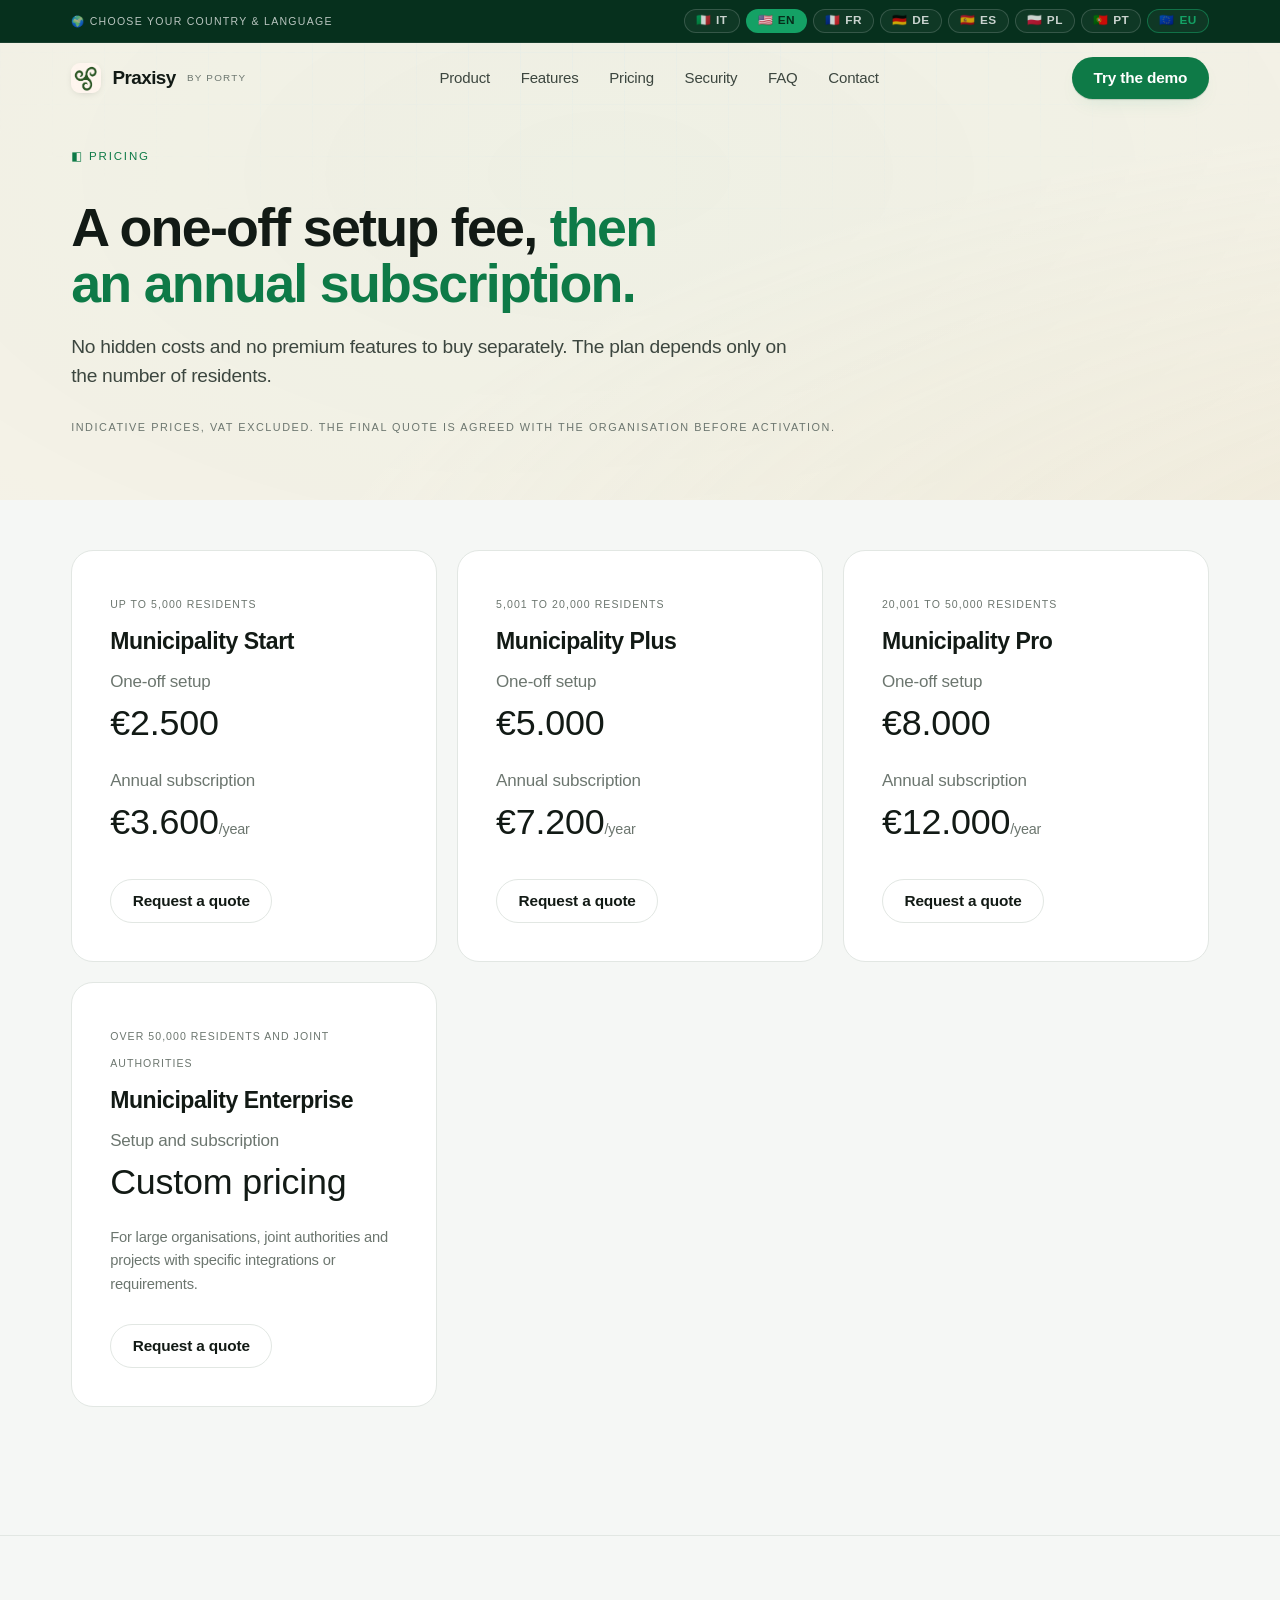
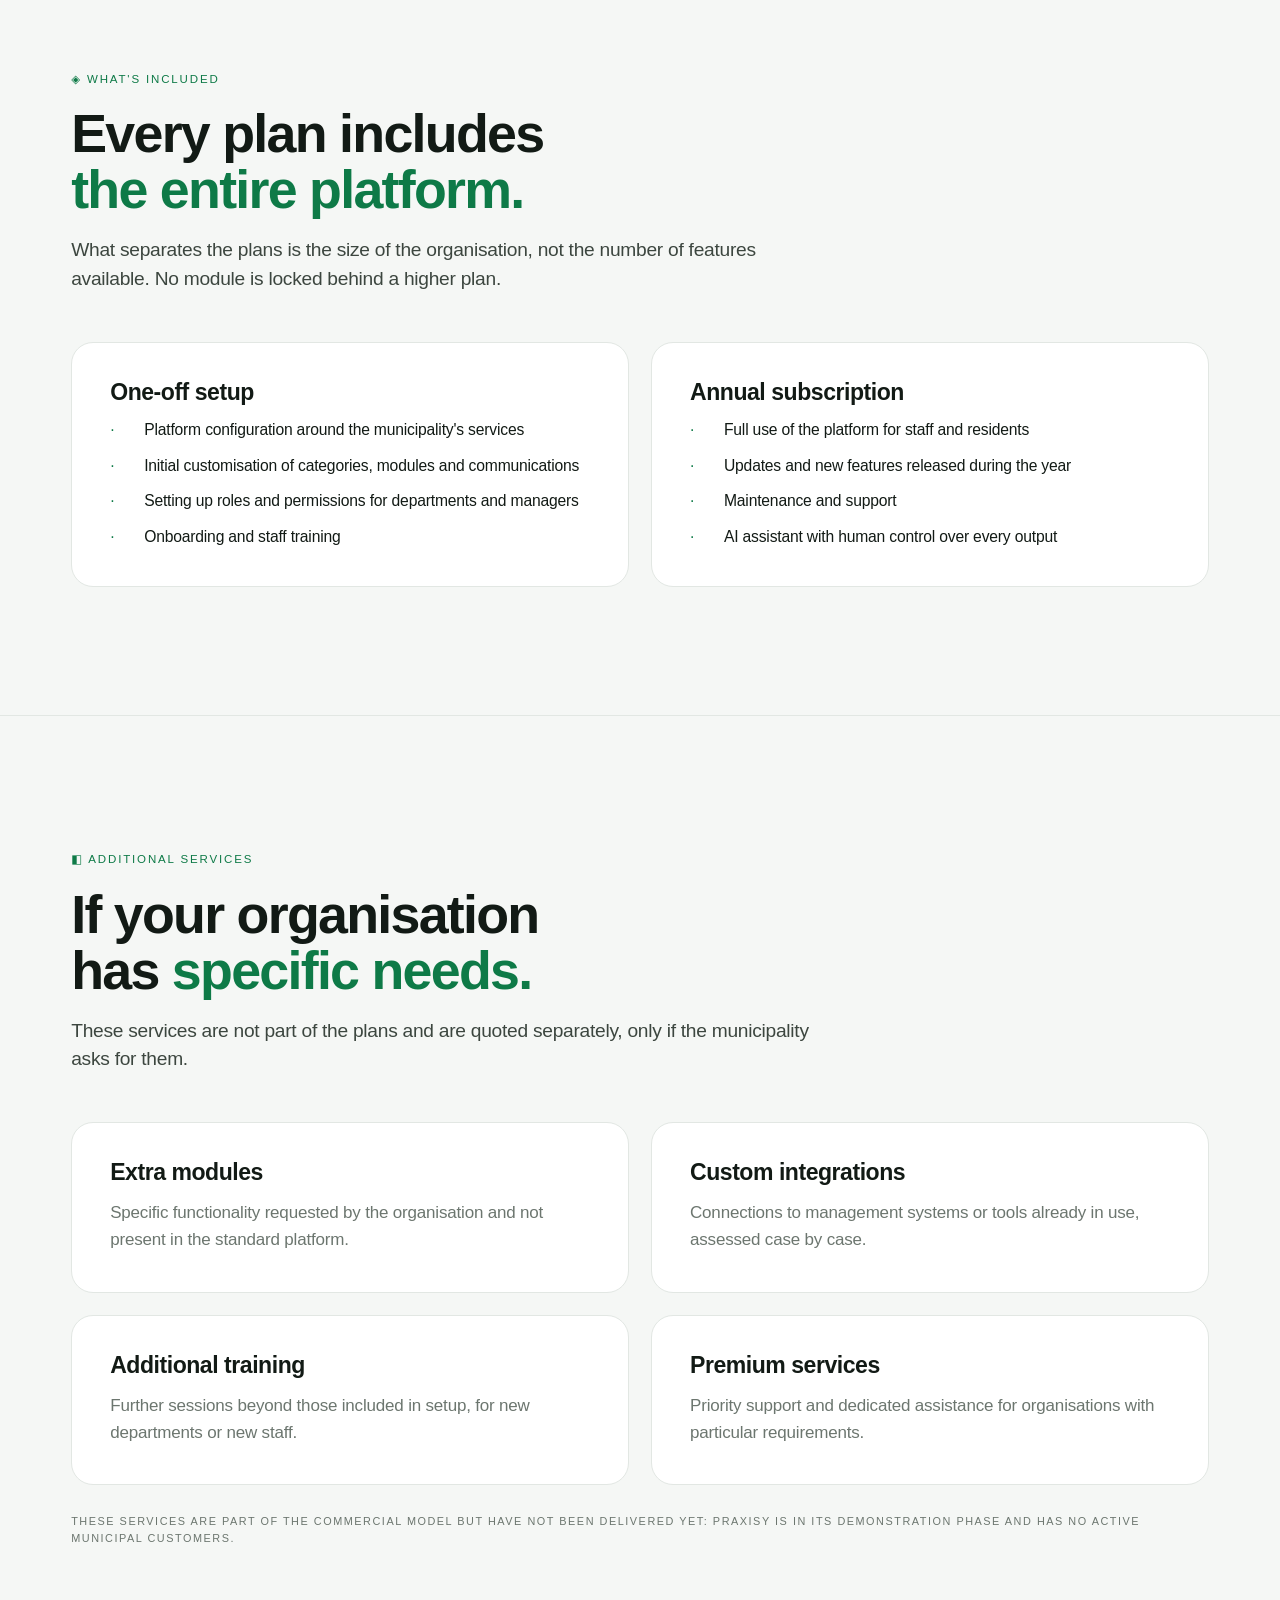
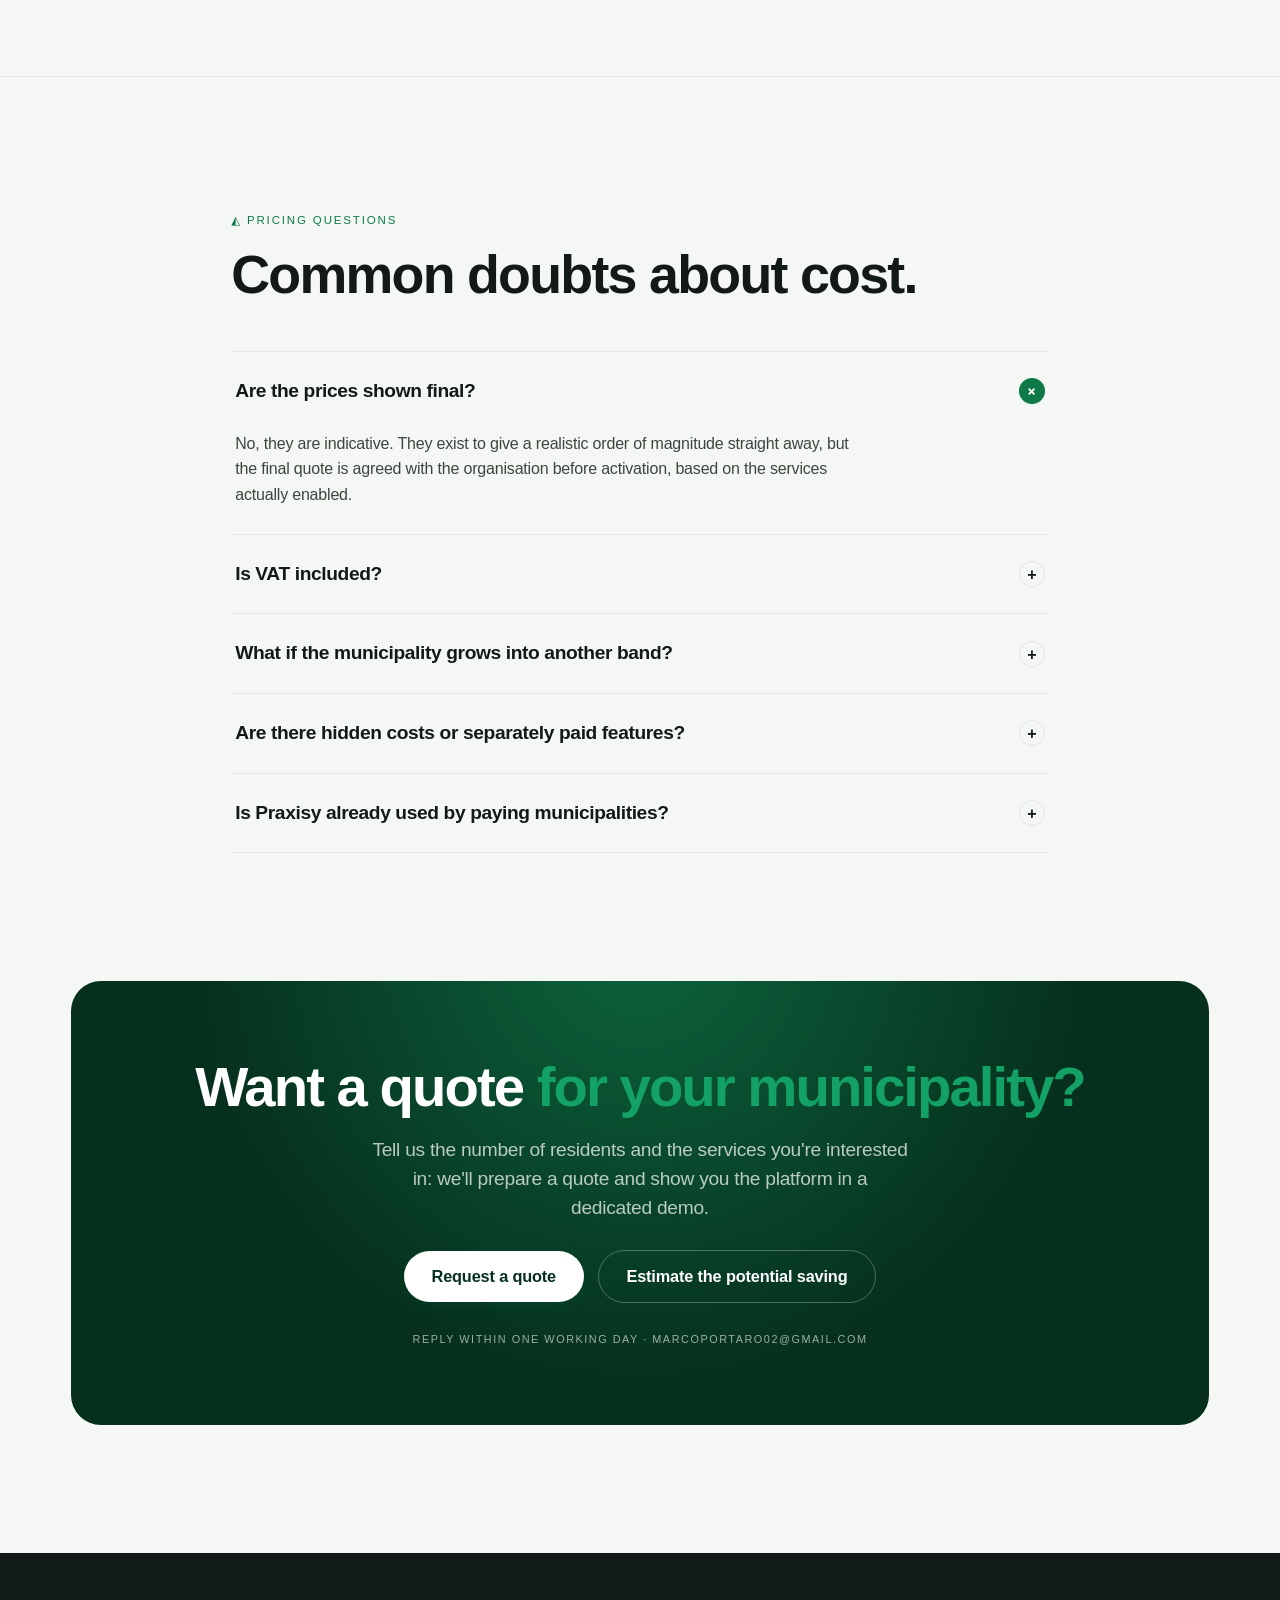
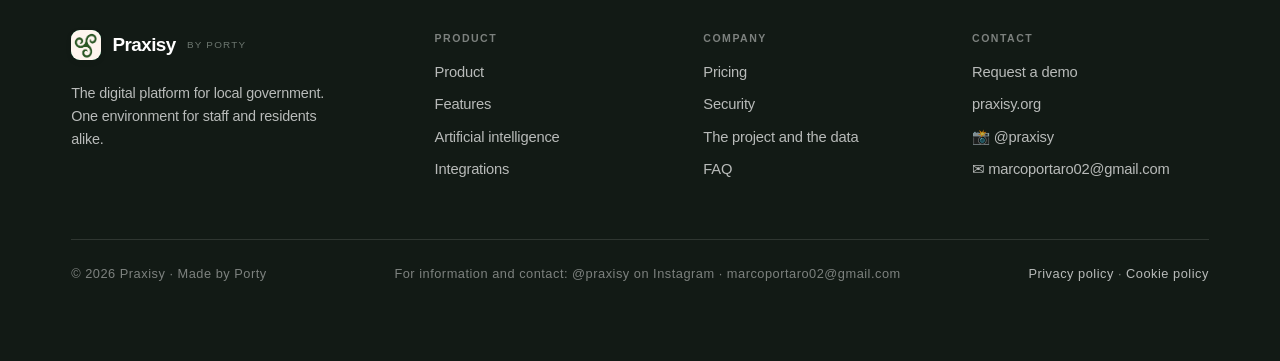
==== commit ef508812: "Point the top nav button at the live demo The button in the header now reads "Prova una demo" and op" ====
--- a/pricing.html
+++ b/pricing.html
@@ -50,8 +50,8 @@
         <a href="index.html#demo" class="nl" data-i18n="nav.contact">Contatti</a>
       </div>
       <div class="nav-cta">
-        <a href="index.html#demo" class="btn btn-primary nav-demo-full" data-i18n="nav.demo">Richiedi una demo</a>
-        <a href="index.html#demo" class="btn btn-primary nav-demo-compact" data-i18n="nav.demo.short">Demo</a>
+        <a href="https://praxisy.org" target="_blank" rel="noopener" class="btn btn-primary nav-demo-full" data-i18n="nav.trydemo">Prova una demo</a>
+        <a href="https://praxisy.org" target="_blank" rel="noopener" class="btn btn-primary nav-demo-compact" data-i18n="nav.demo.short">Demo</a>
       </div>
       <button class="nav-toggle" id="navToggle" type="button" aria-label="Apri il menu" aria-expanded="false" aria-controls="mobileMenu">
         <span></span><span></span><span></span>
@@ -63,7 +63,7 @@
       <a href="pricing.html" class="mm-link" data-i18n="nav.pricing">Prezzi</a>
       <a href="index.html#sicurezza" class="mm-link" data-i18n="nav.security">Sicurezza</a>
       <a href="index.html#faq" class="mm-link" data-i18n="nav.faq">FAQ</a>
-      <a href="index.html#demo" class="btn btn-primary mm-cta" data-i18n="nav.demo">Richiedi una demo</a>
+      <a href="https://praxisy.org" target="_blank" rel="noopener" class="btn btn-primary mm-cta" data-i18n="nav.trydemo">Prova una demo</a>
     </div>
   </nav>
 </div>
